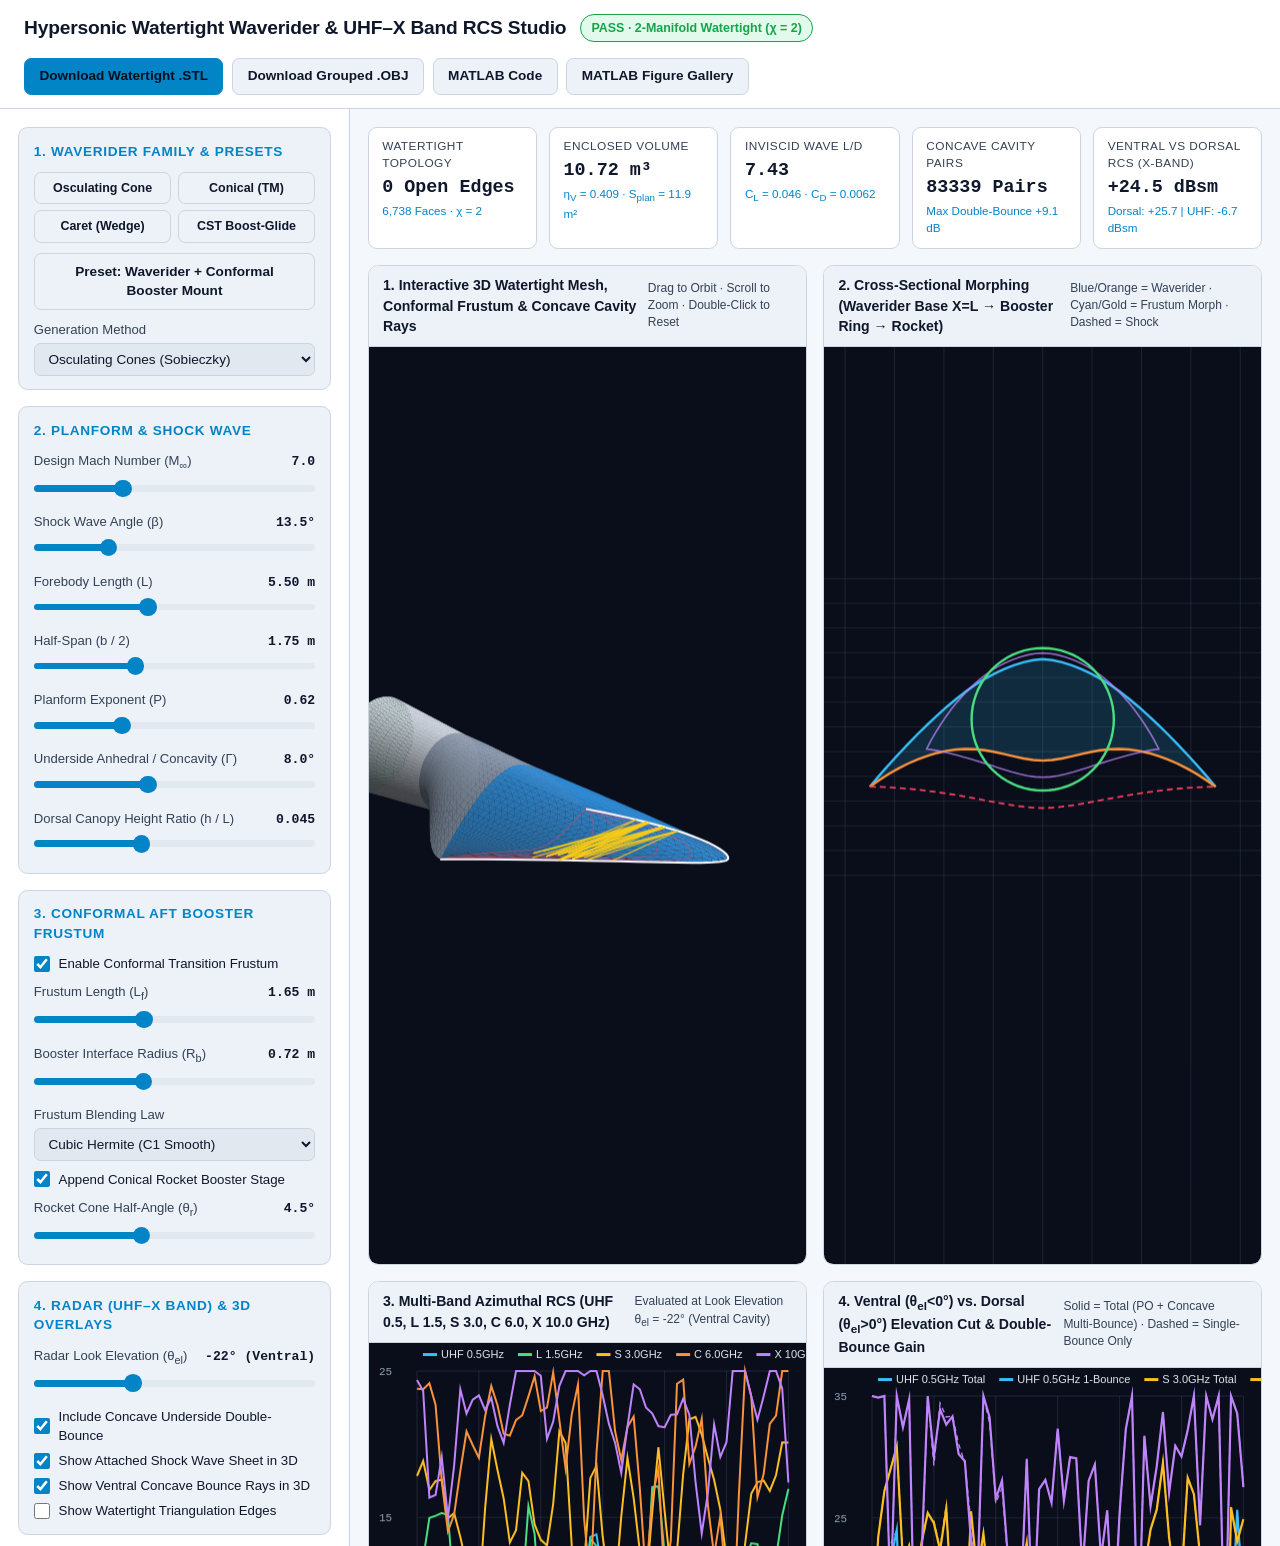
==== docs/index.html @ e232ed1f "Initial commit: Parametric watertight hypersonic waverider MATLAB suite, conformal booster frustum, " ====
<!DOCTYPE html>
<html lang="en">
<head>
  <meta charset="UTF-8" />
  <meta name="viewport" content="width=device-width, initial-scale=1.0" />
  <title>Hypersonic Parametric Watertight Waverider &amp; RCS Studio</title>
  <link rel="stylesheet" href="styles.css" />
</head>
<body>
  <header class="app-header">
    <div class="brand-title">
      <h1>Hypersonic Watertight Waverider &amp; UHF–X Band RCS Studio</h1>
      <span id="watertight-badge" class="badge-watertight">PASS · 2-Manifold Watertight (&#967; = 2)</span>
    </div>
    <div class="header-actions">
      <button type="button" id="btn-export-stl" class="btn-primary">Download Watertight .STL</button>
      <button type="button" id="btn-export-obj">Download Grouped .OBJ</button>
      <button type="button" id="btn-open-matlab">MATLAB Code</button>
      <button type="button" id="btn-open-gallery">MATLAB Figure Gallery</button>
    </div>
  </header>

  <div class="dashboard-layout">
    <aside class="sidebar-controls" aria-label="Waverider Parametric Controls">
      <!-- 1. Waverider Family & Presets -->
      <section class="control-group">
        <h2>1. Waverider Family &amp; Presets</h2>
        <div class="preset-row">
          <button type="button" data-preset="osculating_cone">Osculating Cone</button>
          <button type="button" data-preset="conical">Conical (TM)</button>
          <button type="button" data-preset="caret">Caret (Wedge)</button>
          <button type="button" data-preset="cst">CST Boost-Glide</button>
        </div>
        <button type="button" data-preset="booster_mounted" style="width:100%; margin-bottom:0.65rem;">
          Preset: Waverider + Conformal Booster Mount
        </button>

        <div class="field-row">
          <label class="field-label" for="sel-method">Generation Method</label>
          <select id="sel-method">
            <option value="osculating_cone" selected>Osculating Cones (Sobieczky)</option>
            <option value="conical">Axisymmetric Cone-Derived (Taylor-Maccoll)</option>
            <option value="caret">Nonweiler Caret / 2D Oblique Wedge</option>
            <option value="cst">Kulfan CST Boost-Glide Body</option>
          </select>
        </div>
      </section>

      <!-- 2. Flight Condition & Planform Geometry -->
      <section class="control-group">
        <h2>2. Planform &amp; Shock Wave</h2>

        <div class="field-row">
          <label class="field-label" for="rng-mach">
            <span>Design Mach Number (M<sub>&infin;</sub>)</span>
            <span class="field-value" id="val-mach">7.0</span>
          </label>
          <input type="range" id="rng-mach" min="3.5" max="15.0" step="0.5" value="7.0" />
        </div>

        <div class="field-row">
          <label class="field-label" for="rng-beta">
            <span>Shock Wave Angle (&beta;)</span>
            <span class="field-value" id="val-beta">13.5&deg;</span>
          </label>
          <input type="range" id="rng-beta" min="10.0" max="24.0" step="0.5" value="13.5" />
        </div>

        <div class="field-row">
          <label class="field-label" for="rng-length">
            <span>Forebody Length (L)</span>
            <span class="field-value" id="val-length">5.50 m</span>
          </label>
          <input type="range" id="rng-length" min="2.5" max="10.0" step="0.25" value="5.5" />
        </div>

        <div class="field-row">
          <label class="field-label" for="rng-span">
            <span>Half-Span (b / 2)</span>
            <span class="field-value" id="val-span">1.75 m</span>
          </label>
          <input type="range" id="rng-span" min="0.8" max="3.5" step="0.05" value="1.75" />
        </div>

        <div class="field-row">
          <label class="field-label" for="rng-power">
            <span>Planform Exponent (P)</span>
            <span class="field-value" id="val-power">0.62</span>
          </label>
          <input type="range" id="rng-power" min="0.35" max="1.25" step="0.03" value="0.62" />
        </div>

        <div class="field-row">
          <label class="field-label" for="rng-anhedral">
            <span>Underside Anhedral / Concavity (&Gamma;)</span>
            <span class="field-value" id="val-anhedral">8.0&deg;</span>
          </label>
          <input type="range" id="rng-anhedral" min="0.0" max="20.0" step="0.5" value="8.0" />
        </div>

        <div class="field-row">
          <label class="field-label" for="rng-canopy">
            <span>Dorsal Canopy Height Ratio (h / L)</span>
            <span class="field-value" id="val-canopy">0.045</span>
          </label>
          <input type="range" id="rng-canopy" min="0.000" max="0.120" step="0.005" value="0.045" />
        </div>
      </section>

      <!-- 3. Conformal Aft Frustum & Conical Rocket Booster -->
      <section class="control-group">
        <h2>3. Conformal Aft Booster Frustum</h2>

        <label class="checkbox-row" for="chk-frustum">
          <input type="checkbox" id="chk-frustum" class="visually-hidden" checked />
          <span>Enable Conformal Transition Frustum</span>
        </label>

        <div class="field-row" style="margin-top:0.55rem;">
          <label class="field-label" for="rng-flength">
            <span>Frustum Length (L<sub>f</sub>)</span>
            <span class="field-value" id="val-flength">1.65 m</span>
          </label>
          <input type="range" id="rng-flength" min="0.5" max="3.5" step="0.05" value="1.65" />
        </div>

        <div class="field-row">
          <label class="field-label" for="rng-bradius">
            <span>Booster Interface Radius (R<sub>b</sub>)</span>
            <span class="field-value" id="val-bradius">0.72 m</span>
          </label>
          <input type="range" id="rng-bradius" min="0.30" max="1.40" step="0.02" value="0.72" />
        </div>

        <div class="field-row">
          <label class="field-label" for="sel-blend">Frustum Blending Law</label>
          <select id="sel-blend">
            <option value="cubic" selected>Cubic Hermite (C1 Smooth)</option>
            <option value="quintic">Quintic Smoothstep (C2 Smooth)</option>
            <option value="linear">Linear Ruled Generator</option>
            <option value="conic">Conic Super-Blend</option>
          </select>
        </div>

        <label class="checkbox-row" for="chk-rocket">
          <input type="checkbox" id="chk-rocket" class="visually-hidden" checked />
          <span>Append Conical Rocket Booster Stage</span>
        </label>

        <div class="field-row" style="margin-top:0.55rem;">
          <label class="field-label" for="rng-rcone">
            <span>Rocket Cone Half-Angle (&theta;<sub>r</sub>)</span>
            <span class="field-value" id="val-rcone">4.5&deg;</span>
          </label>
          <input type="range" id="rng-rcone" min="0.0" max="12.0" step="0.5" value="4.5" />
        </div>
      </section>

      <!-- 4. UHF to X-Band Radar & 3D Display Controls -->
      <section class="control-group">
        <h2>4. Radar (UHF–X Band) &amp; 3D Overlays</h2>

        <div class="field-row">
          <label class="field-label" for="rng-rcsel">
            <span>Radar Look Elevation (&theta;<sub>el</sub>)</span>
            <span class="field-value" id="val-rcsel">-22&deg; (Ventral)</span>
          </label>
          <input type="range" id="rng-rcsel" min="-70" max="70" step="2" value="-22" />
        </div>

        <label class="checkbox-row" for="chk-multibounce">
          <input type="checkbox" id="chk-multibounce" class="visually-hidden" checked />
          <span>Include Concave Underside Double-Bounce</span>
        </label>

        <label class="checkbox-row" for="chk-shock">
          <input type="checkbox" id="chk-shock" class="visually-hidden" checked />
          <span>Show Attached Shock Wave Sheet in 3D</span>
        </label>

        <label class="checkbox-row" for="chk-rays">
          <input type="checkbox" id="chk-rays" class="visually-hidden" checked />
          <span>Show Ventral Concave Bounce Rays in 3D</span>
        </label>

        <label class="checkbox-row" for="chk-wireframe">
          <input type="checkbox" id="chk-wireframe" class="visually-hidden" />
          <span>Show Watertight Triangulation Edges</span>
        </label>
      </section>
    </aside>

    <!-- Main Interactive Workspace -->
    <main class="workspace-main">
      <!-- Live Telemetry & Topological Verification Ribbon -->
      <section class="metrics-ribbon" aria-label="Real-Time Geometry, Topology, Aero &amp; RCS Telemetry">
        <div class="metric-card">
          <div class="metric-name">Watertight Topology</div>
          <div class="metric-val" id="m-topology">0 Open Edges</div>
          <div class="metric-sub" id="m-faces">8,640 Faces · &#967; = 2</div>
        </div>
        <div class="metric-card">
          <div class="metric-name">Enclosed Volume</div>
          <div class="metric-val" id="m-volume">10.78 m&sup3;</div>
          <div class="metric-sub" id="m-etav">&eta;<sub>V</sub> = 0.411 · S<sub>plan</sub> = 11.9 m&sup2;</div>
        </div>
        <div class="metric-card">
          <div class="metric-name">Inviscid Wave L/D</div>
          <div class="metric-val" id="m-ld">7.39</div>
          <div class="metric-sub" id="m-clcd">C<sub>L</sub> = 0.049 · C<sub>D</sub> = 0.0066</div>
        </div>
        <div class="metric-card">
          <div class="metric-name">Concave Cavity Pairs</div>
          <div class="metric-val" id="m-pairs">218 Pairs</div>
          <div class="metric-sub" id="m-mbgain">Max Double-Bounce +21.4 dB</div>
        </div>
        <div class="metric-card">
          <div class="metric-name">Ventral vs Dorsal RCS (X-Band)</div>
          <div class="metric-val" id="m-rcs-x">+6.5 dBsm</div>
          <div class="metric-sub" id="m-rcs-diff">Dorsal: +2.1 dBsm | UHF: -4.3 dBsm</div>
        </div>
      </section>

      <!-- 4-Panel Interactive Canvas Grid -->
      <section class="canvas-grid">
        <div class="canvas-card">
          <div class="canvas-card-header">
            <h3>1. Interactive 3D Watertight Mesh, Conformal Frustum &amp; Concave Cavity Rays</h3>
            <span class="canvas-hint">Drag to Orbit · Scroll to Zoom · Double-Click to Reset</span>
          </div>
          <div class="canvas-wrap">
            <canvas id="canvas-3d"></canvas>
          </div>
        </div>

        <div class="canvas-card">
          <div class="canvas-card-header">
            <h3>2. Cross-Sectional Morphing (Waverider Base X=L &rarr; Booster Ring &rarr; Rocket)</h3>
            <span class="canvas-hint">Blue/Orange = Waverider · Cyan/Gold = Frustum Morph · Dashed = Shock</span>
          </div>
          <div class="canvas-wrap">
            <canvas id="canvas-sections"></canvas>
          </div>
        </div>

        <div class="canvas-card">
          <div class="canvas-card-header">
            <h3>3. Multi-Band Azimuthal RCS (UHF 0.5, L 1.5, S 3.0, C 6.0, X 10.0 GHz)</h3>
            <span class="canvas-hint" id="hint-az-el">Evaluated at Look Elevation &theta;<sub>el</sub> = -22&deg;</span>
          </div>
          <div class="canvas-wrap">
            <canvas id="canvas-rcs-az"></canvas>
          </div>
        </div>

        <div class="canvas-card">
          <div class="canvas-card-header">
            <h3>4. Ventral (&theta;<sub>el</sub>&lt;0&deg;) vs. Dorsal (&theta;<sub>el</sub>&gt;0&deg;) Elevation Cut &amp; Double-Bounce Gain</h3>
            <span class="canvas-hint">Solid = Total (PO + Concave Multi-Bounce) · Dashed = Single-Bounce Only</span>
          </div>
          <div class="canvas-wrap">
            <canvas id="canvas-rcs-el"></canvas>
          </div>
        </div>
      </section>
    </main>
  </div>

  <!-- Modal 1: Live MATLAB Configuration Code Dialog -->
  <dialog id="dlg-matlab" closedby="any" aria-labelledby="dlg-matlab-title">
    <div class="dialog-header">
      <h2 id="dlg-matlab-title">Equivalent MATLAB Code for Current Configuration</h2>
      <form method="dialog">
        <button type="submit" autofocus>Close</button>
      </form>
    </div>
    <p style="margin-top:0; font-size:0.88rem; color:var(--text-secondary);">
      Copy and run this snippet in MATLAB after calling <code>setup_waverider()</code> to generate the exact watertight mesh, booster frustum, and UHF-to-X-band RCS analysis:
    </p>
    <pre class="code-block" id="matlab-code-output"></pre>
    <div style="display:flex; justify-content:flex-end; gap:0.5rem; margin-top:0.85rem;">
      <button type="button" id="btn-copy-matlab" class="btn-primary">Copy MATLAB Snippet</button>
    </div>
  </dialog>

  <!-- Modal 2: High-Resolution MATLAB Verification Figure Gallery -->
  <dialog id="dlg-gallery" closedby="any" aria-labelledby="dlg-gallery-title">
    <div class="dialog-header">
      <h2 id="dlg-gallery-title">MATLAB R2026b Verification Figure Gallery</h2>
      <form method="dialog">
        <button type="submit" autofocus>Close</button>
      </form>
    </div>
    <div class="gallery-grid">
      <div class="gallery-item">
        <h3>1. Conformal Aft Transition Frustum &amp; Conical Rocket Booster Mount</h3>
        <img src="assets/waverider_booster_integration.png" alt="Conformal Aft Transition Frustum and Conical Rocket Booster Mount" loading="lazy" />
      </div>
      <div class="gallery-item">
        <h3>2. Multi-Band RCS &amp; Concave Underside Scattering (UHF to X-Band)</h3>
        <img src="assets/waverider_rcs_uhf_to_xband_caret.png" alt="UHF to X-band RCS and Concave Underside Scattering Analysis" loading="lazy" />
      </div>
      <div class="gallery-item">
        <h3>3. 2D Azimuth-Elevation RCS Sphere &amp; Concave Double-Bounce Gain Map</h3>
        <img src="assets/waverider_rcs_family_concavity.png" alt="2D Azimuth Elevation RCS Sphere and Concave Double-Bounce Gain" loading="lazy" />
      </div>
      <div class="gallery-item">
        <h3>4. 3-View Geometric Lofting Blueprint &amp; Longitudinal Area Progression</h3>
        <img src="assets/geometry_blueprint_osculating_cone.png" alt="Geometric Lofting Blueprint and Sectional Lines" loading="lazy" />
      </div>
      <div class="gallery-item">
        <h3>5. Taylor-Maccoll Shock-Layer Profile, AoA Polar &amp; Outward Normals</h3>
        <img src="assets/key_attributes_osculating_cone.png" alt="Taylor-Maccoll Shock Layer and Aerodynamic Polar" loading="lazy" />
      </div>
      <div class="gallery-item">
        <h3>6. Cross-Family Comparison (Conical, Osculating Cone, Caret, CST)</h3>
        <img src="assets/waverider_family_comparison.png" alt="Comparative Geometry and Key Attributes Across Waverider Families" loading="lazy" />
      </div>
    </div>
  </dialog>

  <script src="app.js"></script>
</body>
</html>
---- docs/styles.css ----
:root {
  color-scheme: dark light;
  --bg-primary: #0b101b;
  --bg-panel: #131b2e;
  --bg-card: #19233c;
  --bg-input: #0e1525;
  --border-subtle: #283655;
  --text-primary: #f0f4fc;
  --text-secondary: #a8b8d8;
  --brand-color: #38bdf8;
  --accent-orange: #fb923c;
  --accent-green: #4ade80;
  --accent-purple: #c084fc;
  --danger-color: #f87171;
}

@media (prefers-color-scheme: light) {
  :root {
    --bg-primary: #f4f7fb;
    --bg-panel: #ffffff;
    --bg-card: #edf2f9;
    --bg-input: #e2e8f0;
    --border-subtle: #cbd5e1;
    --text-primary: #0f172a;
    --text-secondary: #334155;
    --brand-color: #0284c7;
    --accent-orange: #ea580c;
    --accent-green: #16a34a;
    --accent-purple: #7e22ce;
  }
}

*, *::before, *::after {
  box-sizing: border-box;
}

body {
  margin: 0;
  font-family: -apple-system, BlinkMacSystemFont, "Segoe UI", Roboto, Oxygen, Ubuntu, sans-serif;
  background-color: var(--bg-primary);
  color: var(--text-primary);
  accent-color: var(--brand-color);
  scrollbar-color: var(--brand-color) var(--bg-panel);
  line-height: 1.45;
}

::selection {
  background-color: var(--brand-color);
  color: #090d16;
}

/* Header Bar */
.app-header {
  display: flex;
  flex-wrap: wrap;
  align-items: center;
  justify-content: space-between;
  gap: 1rem;
  padding: 0.85rem 1.5rem;
  background-color: var(--bg-panel);
  border-bottom: 1px solid var(--border-subtle);
}

.brand-title {
  display: flex;
  align-items: center;
  gap: 0.85rem;
}

.brand-title h1 {
  margin: 0;
  font-size: 1.2rem;
  font-weight: 700;
  letter-spacing: -0.01em;
}

.badge-watertight {
  display: inline-flex;
  align-items: center;
  gap: 0.35rem;
  padding: 0.25rem 0.65rem;
  border-radius: 999px;
  font-size: 0.78rem;
  font-weight: 600;
  background-color: rgba(74, 222, 128, 0.16);
  color: var(--accent-green);
  border: 1px solid var(--accent-green);
}

.header-actions {
  display: flex;
  flex-wrap: wrap;
  gap: 0.55rem;
}

button {
  font: inherit;
  font-size: 0.85rem;
  font-weight: 600;
  padding: 0.48rem 0.9rem;
  border-radius: 0.45rem;
  border: 1px solid var(--border-subtle);
  background-color: var(--bg-card);
  color: var(--text-primary);
  cursor: pointer;
  transition: background-color 0.15s ease, border-color 0.15s ease;
}

button:hover {
  border-color: var(--brand-color);
  background-color: rgba(56, 189, 248, 0.14);
}

button:focus-visible,
select:focus-visible {
  outline: 2px solid var(--brand-color);
  outline-offset: 2px;
}

button.btn-primary {
  background-color: var(--brand-color);
  color: #06101e;
  border-color: var(--brand-color);
}

button.btn-primary:hover {
  filter: brightness(1.08);
}

/* Main Dashboard Grid */
.dashboard-layout {
  display: grid;
  grid-template-columns: 350px 1fr;
  min-height: calc(100vh - 64px);
}

@media (max-width: 1080px) {
  .dashboard-layout {
    grid-template-columns: 1fr;
  }
}

/* Control Sidebar */
.sidebar-controls {
  background-color: var(--bg-panel);
  border-right: 1px solid var(--border-subtle);
  padding: 1.1rem;
  overflow-y: auto;
  display: flex;
  flex-direction: column;
  gap: 1rem;
}

.control-group {
  background-color: var(--bg-card);
  border: 1px solid var(--border-subtle);
  border-radius: 0.6rem;
  padding: 0.85rem 0.95rem;
}

.control-group h2 {
  margin: 0 0 0.65rem 0;
  font-size: 0.85rem;
  text-transform: uppercase;
  letter-spacing: 0.05em;
  color: var(--brand-color);
}

.preset-row {
  display: grid;
  grid-template-columns: repeat(2, 1fr);
  gap: 0.4rem;
  margin-bottom: 0.65rem;
}

.preset-row button {
  padding: 0.38rem 0.5rem;
  font-size: 0.78rem;
}

.field-row {
  display: flex;
  flex-direction: column;
  margin-bottom: 0.55rem;
}

.field-row:last-child {
  margin-bottom: 0;
}

.field-label {
  display: flex;
  justify-content: space-between;
  align-items: baseline;
  font-size: 0.82rem;
  font-weight: 500;
  color: var(--text-secondary);
}

.field-value {
  font-family: ui-monospace, SFMono-Regular, Menlo, Consolas, monospace;
  font-size: 0.82rem;
  font-weight: 600;
  color: var(--text-primary);
}

select {
  font: inherit;
  font-size: 0.85rem;
  padding: 0.42rem 0.6rem;
  border-radius: 0.4rem;
  border: 1px solid var(--border-subtle);
  background-color: var(--bg-input);
  color: var(--text-primary);
  margin-top: 0.25rem;
}

input:not(input[type="range"]):user-invalid {
  border-color: var(--danger-color);
}

/* Brand-Consistent Native Range Slider (following modern-web-guidance 'slider') */
input[type="range"] {
  --slider-track-size: 0.42rem;
  --slider-thumb-size: 1.1rem;
  --slider-track-radius: 999px;
  --slider-thumb-radius: 50%;
  --slider-track-color: var(--bg-input);
  --slider-fill-color: var(--brand-color);
  --slider-thumb-color: var(--slider-fill-color);
  --slider-direction: to right;

  &:dir(rtl) {
    --slider-direction: to left;
  }

  --attr-min: attr(min type(<number>), 0);
  --attr-max: attr(max type(<number>), 100);
  --control-value: attr(value type(<number>), 50);
  --slider-progress: calc(
    progress(var(--control-value), var(--attr-min), var(--attr-max)) * 100%
  );

  appearance: none;
  inline-size: 100%;
  block-size: 1.9rem;
  margin: 0;
  padding: 0;
  border: 0;
  border-radius: 0;
  background: transparent;
  cursor: pointer;
}

@supports not (opacity: progress(1, 0, 100)) {
  input[type="range"] {
    --slider-progress: calc(
      (var(--control-value) - var(--attr-min)) /
      (var(--attr-max) - var(--attr-min)) * 100%
    );
  }
}

/* WebKit/Blink range track and thumb in separate rule blocks */
input[type="range"]::-webkit-slider-runnable-track {
  block-size: var(--slider-track-size);
  border: 0;
  border-radius: var(--slider-track-radius);
  background: linear-gradient(
    var(--slider-direction),
    var(--slider-fill-color) var(--slider-progress),
    var(--slider-track-color) var(--slider-progress)
  );
}

input[type="range"]::-webkit-slider-thumb {
  -webkit-appearance: none;
  appearance: none;
  inline-size: var(--slider-thumb-size);
  block-size: var(--slider-thumb-size);
  margin-block-start: calc(
    (var(--slider-track-size) - var(--slider-thumb-size)) / 2
  );
  border: 0;
  border-radius: var(--slider-thumb-radius);
  background: var(--slider-thumb-color);
}

/* Firefox range track, progress, and thumb in separate rule blocks */
input[type="range"]::-moz-range-track {
  block-size: var(--slider-track-size);
  border: 0;
  border-radius: var(--slider-track-radius);
  background: var(--slider-track-color);
}

input[type="range"]::-moz-range-progress {
  block-size: var(--slider-track-size);
  border-radius: var(--slider-track-radius);
  background: var(--slider-fill-color);
}

input[type="range"]::-moz-range-thumb {
  inline-size: var(--slider-thumb-size);
  block-size: var(--slider-thumb-size);
  border: 0;
  border-radius: var(--slider-thumb-radius);
  background: var(--slider-thumb-color);
}

input[type="range"]:focus-visible {
  outline: 2px solid var(--slider-fill-color);
  outline-offset: 4px;
}

/* Checkboxes with brand-consistent-forms progressive enhancement */
.checkbox-row {
  display: flex;
  align-items: center;
  gap: 0.55rem;
  font-size: 0.83rem;
  margin-top: 0.35rem;
  cursor: pointer;
}

.checkbox-row input[type="checkbox"] {
  width: 1rem;
  height: 1rem;
  margin: 0;
  cursor: pointer;
}

@supports not (accent-color: var(--brand-color)) {
  .checkbox-row input[type="checkbox"].visually-hidden {
    position: absolute !important;
    clip-path: inset(50%) !important;
    overflow: hidden !important;
    width: 1px !important;
    height: 1px !important;
    margin: -1px !important;
    padding: 0 !important;
    border: 0 !important;
    white-space: nowrap !important;
  }
  .checkbox-row {
    position: relative;
    padding-left: 1.75rem;
  }
  .checkbox-row input[type="checkbox"] + span::before {
    content: "";
    position: absolute;
    left: 0;
    top: 50%;
    transform: translateY(-50%);
    width: 1.1rem;
    height: 1.1rem;
    border: 2px solid var(--border-subtle);
    background: var(--bg-input);
    border-radius: 4px;
  }
  .checkbox-row input[type="checkbox"]:focus-visible + span::before {
    outline: 2px solid var(--brand-color);
    outline-offset: 2px;
  }
  .checkbox-row input[type="checkbox"]:checked + span::before {
    background-color: var(--brand-color);
    border-color: var(--brand-color);
  }
  .checkbox-row input[type="checkbox"]:checked + span::after {
    content: "✓";
    position: absolute;
    left: 0.22rem;
    top: 50%;
    transform: translateY(-50%);
    color: #06101e;
    font-weight: bold;
    font-size: 0.85rem;
  }
}

/* Main Content Area: Metrics Ribbon + 4-Panel Interactive Canvases */
.workspace-main {
  padding: 1.1rem;
  display: flex;
  flex-direction: column;
  gap: 1rem;
}

.metrics-ribbon {
  display: grid;
  grid-template-columns: repeat(auto-fit, minmax(150px, 1fr));
  gap: 0.75rem;
}

.metric-card {
  background-color: var(--bg-panel);
  border: 1px solid var(--border-subtle);
  border-radius: 0.55rem;
  padding: 0.65rem 0.85rem;
}

.metric-card .metric-name {
  font-size: 0.74rem;
  text-transform: uppercase;
  letter-spacing: 0.04em;
  color: var(--text-secondary);
}

.metric-card .metric-val {
  font-family: ui-monospace, SFMono-Regular, Menlo, Consolas, monospace;
  font-size: 1.15rem;
  font-weight: 700;
  color: var(--text-primary);
  margin-top: 0.15rem;
}

.metric-card .metric-sub {
  font-size: 0.73rem;
  color: var(--brand-color);
  margin-top: 0.1rem;
}

.canvas-grid {
  display: grid;
  grid-template-columns: repeat(2, 1fr);
  gap: 1rem;
  flex: 1;
}

@media (max-width: 1200px) {
  .canvas-grid {
    grid-template-columns: 1fr;
  }
}

.canvas-card {
  background-color: var(--bg-panel);
  border: 1px solid var(--border-subtle);
  border-radius: 0.65rem;
  display: flex;
  flex-direction: column;
  overflow: hidden;
  min-height: 360px;
}

.canvas-card-header {
  display: flex;
  justify-content: space-between;
  align-items: center;
  padding: 0.6rem 0.9rem;
  border-bottom: 1px solid var(--border-subtle);
  background-color: var(--bg-card);
}

.canvas-card-header h3 {
  margin: 0;
  font-size: 0.88rem;
  font-weight: 600;
}

.canvas-card-header .canvas-hint {
  font-size: 0.75rem;
  color: var(--text-secondary);
}

.canvas-wrap {
  position: relative;
  flex: 1;
  min-height: 310px;
}

.canvas-wrap canvas {
  width: 100%;
  height: 100%;
  display: block;
}

/* Native Modal Dialogs (following modern-web-guidance 'dialog' & 'light-dismiss-a-dialog') */
dialog:modal {
  overscroll-behavior: contain;
  max-width: min(980px, 92vw);
  max-height: 86vh;
  width: 100%;
  border: 1px solid var(--border-subtle);
  border-radius: 0.75rem;
  background-color: var(--bg-panel);
  color: var(--text-primary);
  padding: 1.25rem;
  box-shadow: 0 24px 48px rgba(0, 0, 0, 0.55);
}

dialog::backdrop {
  overflow: hidden;
  overscroll-behavior: contain;
  background-color: rgba(5, 9, 18, 0.72);
  backdrop-filter: blur(3px);
}

.dialog-header {
  display: flex;
  justify-content: space-between;
  align-items: center;
  margin-bottom: 1rem;
  padding-bottom: 0.65rem;
  border-bottom: 1px solid var(--border-subtle);
}

.dialog-header h2 {
  margin: 0;
  font-size: 1.1rem;
}

.code-block {
  background-color: var(--bg-primary);
  border: 1px solid var(--border-subtle);
  border-radius: 0.5rem;
  padding: 1rem;
  font-family: ui-monospace, SFMono-Regular, Menlo, Consolas, monospace;
  font-size: 0.84rem;
  overflow-x: auto;
  white-space: pre;
  color: var(--accent-green);
}

.gallery-grid {
  display: grid;
  grid-template-columns: repeat(auto-fit, minmax(400px, 1fr));
  gap: 1rem;
}

.gallery-item {
  background-color: var(--bg-card);
  border: 1px solid var(--border-subtle);
  border-radius: 0.5rem;
  padding: 0.65rem;
}

.gallery-item h3 {
  margin: 0 0 0.45rem 0;
  font-size: 0.86rem;
}

.gallery-item img {
  width: 100%;
  height: auto;
  border-radius: 0.35rem;
  display: block;
}
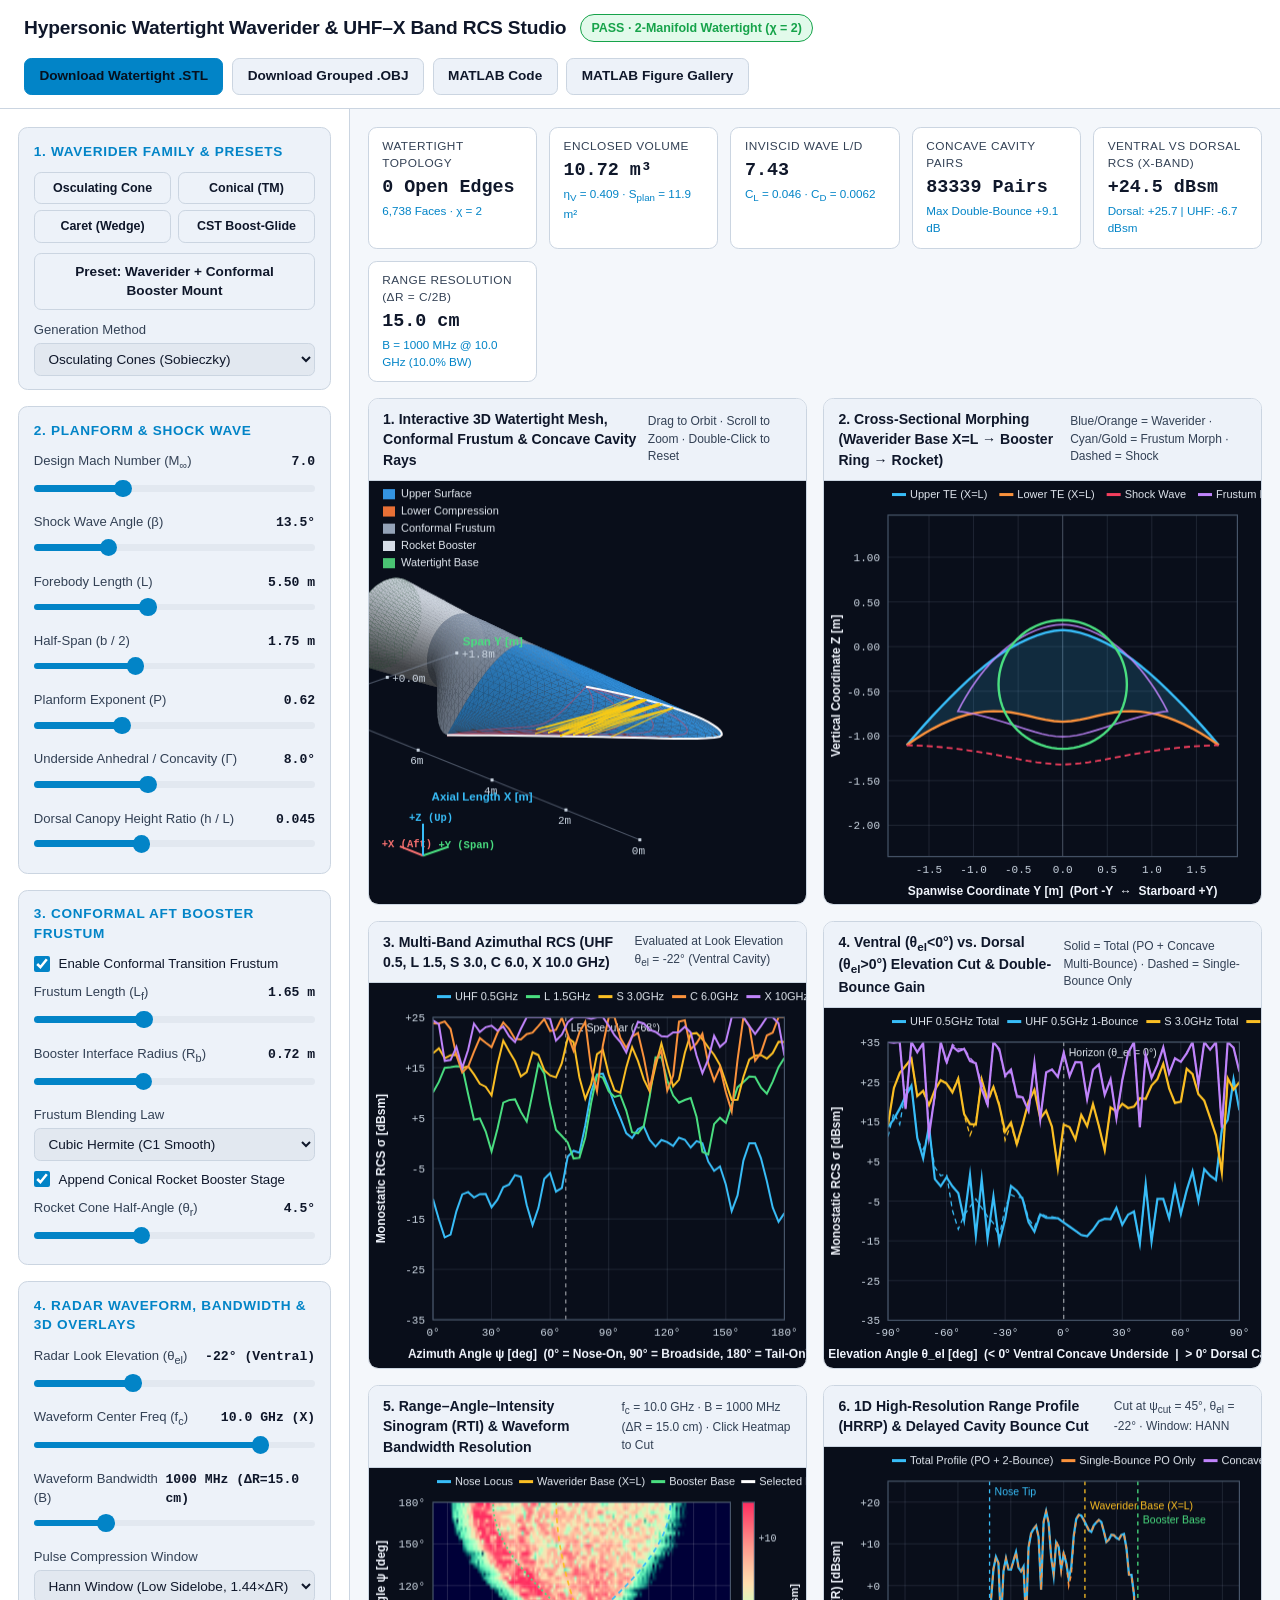
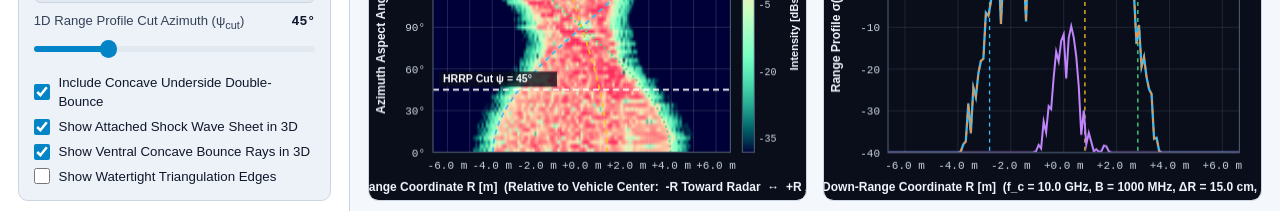
==== commit 706e25a5: "Add Range-Angle-Intensity (Sinogram) and waveform bandwidth HRRP analysis to MATLAB and web studio" ====
--- a/docs/index.html
+++ b/docs/index.html
@@ -156,9 +156,9 @@
         </div>
       </section>
 
-      <!-- 4. UHF to X-Band Radar & 3D Display Controls -->
+      <!-- 4. UHF to X-Band Radar, Waveform Bandwidth & 3D Display Controls -->
       <section class="control-group">
-        <h2>4. Radar (UHF–X Band) &amp; 3D Overlays</h2>
+        <h2>4. Radar Waveform, Bandwidth &amp; 3D Overlays</h2>
 
         <div class="field-row">
           <label class="field-label" for="rng-rcsel">
@@ -166,6 +166,39 @@
             <span class="field-value" id="val-rcsel">-22&deg; (Ventral)</span>
           </label>
           <input type="range" id="rng-rcsel" min="-70" max="70" step="2" value="-22" />
+        </div>
+
+        <div class="field-row">
+          <label class="field-label" for="rng-fc">
+            <span>Waveform Center Freq (f<sub>c</sub>)</span>
+            <span class="field-value" id="val-fc">10.0 GHz (X)</span>
+          </label>
+          <input type="range" id="rng-fc" min="0.5" max="12.0" step="0.5" value="10.0" />
+        </div>
+
+        <div class="field-row">
+          <label class="field-label" for="rng-bw">
+            <span>Waveform Bandwidth (B)</span>
+            <span class="field-value" id="val-bw">1000 MHz (&Delta;R=15.0 cm)</span>
+          </label>
+          <input type="range" id="rng-bw" min="50" max="4000" step="50" value="1000" />
+        </div>
+
+        <div class="field-row">
+          <label class="field-label" for="sel-window">Pulse Compression Window</label>
+          <select id="sel-window">
+            <option value="hann" selected>Hann Window (Low Sidelobe, 1.44&times;&Delta;R)</option>
+            <option value="hamming">Hamming Window (Balanced, 1.30&times;&Delta;R)</option>
+            <option value="rect">Rectangular LFM (Max Resolution, 1.00&times;&Delta;R)</option>
+          </select>
+        </div>
+
+        <div class="field-row">
+          <label class="field-label" for="rng-rtiaz">
+            <span>1D Range Profile Cut Azimuth (&psi;<sub>cut</sub>)</span>
+            <span class="field-value" id="val-rtiaz">45&deg;</span>
+          </label>
+          <input type="range" id="rng-rtiaz" min="0" max="180" step="3" value="45" />
         </div>
 
         <label class="checkbox-row" for="chk-multibounce">
@@ -219,9 +252,14 @@
           <div class="metric-val" id="m-rcs-x">+6.5 dBsm</div>
           <div class="metric-sub" id="m-rcs-diff">Dorsal: +2.1 dBsm | UHF: -4.3 dBsm</div>
         </div>
-      </section>
-
-      <!-- 4-Panel Interactive Canvas Grid -->
+        <div class="metric-card">
+          <div class="metric-name">Range Resolution (&Delta;R = c/2B)</div>
+          <div class="metric-val" id="m-rangeres">15.0 cm</div>
+          <div class="metric-sub" id="m-bw-sub">B = 1000 MHz @ 10.0 GHz (10.0% BW)</div>
+        </div>
+      </section>
+
+      <!-- 6-Panel Interactive Canvas Grid -->
       <section class="canvas-grid">
         <div class="canvas-card">
           <div class="canvas-card-header">
@@ -260,6 +298,26 @@
           </div>
           <div class="canvas-wrap">
             <canvas id="canvas-rcs-el"></canvas>
+          </div>
+        </div>
+
+        <div class="canvas-card">
+          <div class="canvas-card-header">
+            <h3>5. Range–Angle–Intensity Sinogram (RTI) &amp; Waveform Bandwidth Resolution</h3>
+            <span class="canvas-hint" id="hint-rti-bw">Click/Drag on Heatmap to Select Azimuth Cut &psi;<sub>cut</sub></span>
+          </div>
+          <div class="canvas-wrap">
+            <canvas id="canvas-rti"></canvas>
+          </div>
+        </div>
+
+        <div class="canvas-card">
+          <div class="canvas-card-header">
+            <h3>6. 1D High-Resolution Range Profile (HRRP) &amp; Delayed Cavity Bounce Cut</h3>
+            <span class="canvas-hint" id="hint-hrrp-cut">Total vs. Single-Bounce vs. Delayed Concave 2-Bounce (+0.5 d<sub>PQ</sub>)</span>
+          </div>
+          <div class="canvas-wrap">
+            <canvas id="canvas-hrrp"></canvas>
           </div>
         </div>
       </section>
@@ -316,6 +374,10 @@
         <h3>6. Cross-Family Comparison (Conical, Osculating Cone, Caret, CST)</h3>
         <img src="assets/waverider_family_comparison.png" alt="Comparative Geometry and Key Attributes Across Waverider Families" loading="lazy" />
       </div>
+      <div class="gallery-item">
+        <h3>7. Range–Angle–Intensity Sinogram (RTI) &amp; Waveform Bandwidth Resolution</h3>
+        <img src="assets/waverider_range_angle_intensity.png" alt="Range-Angle-Intensity Sinogram and Waveform Bandwidth Resolution" loading="lazy" />
+      </div>
     </div>
   </dialog>
 
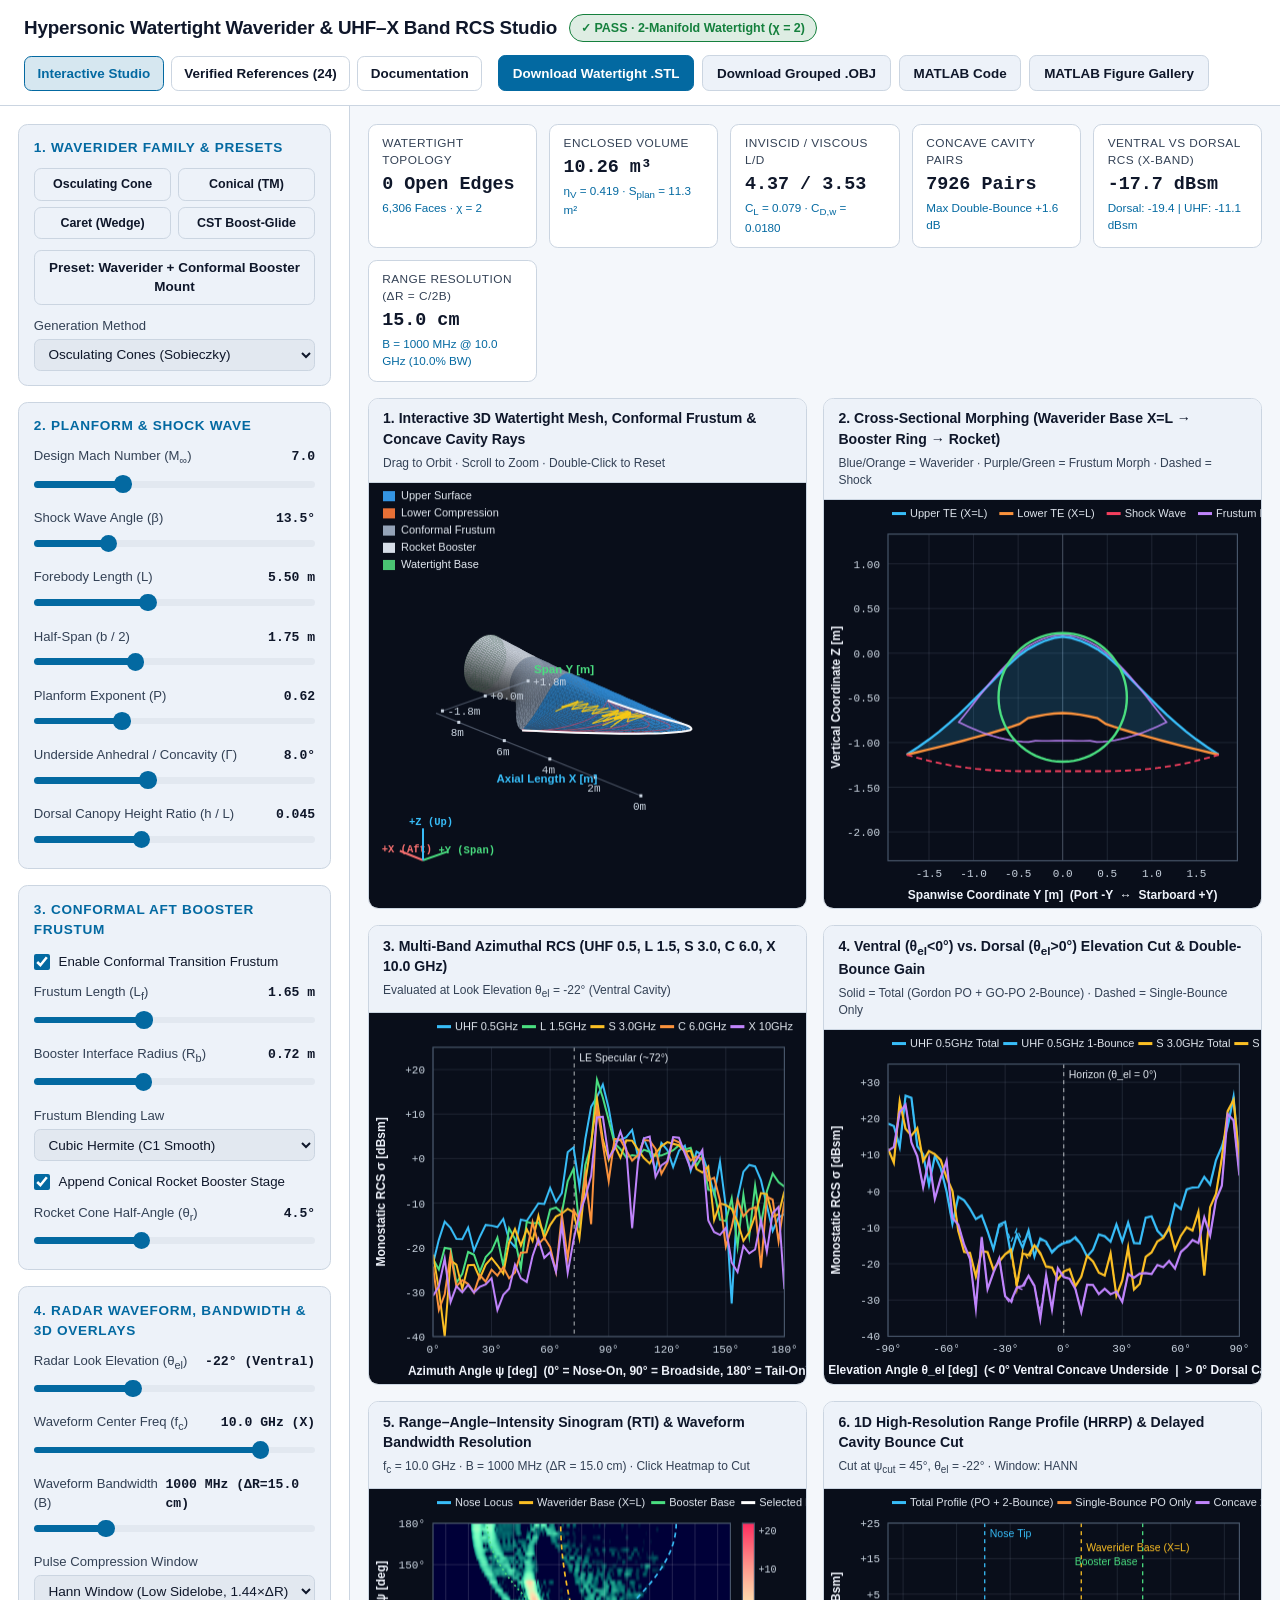
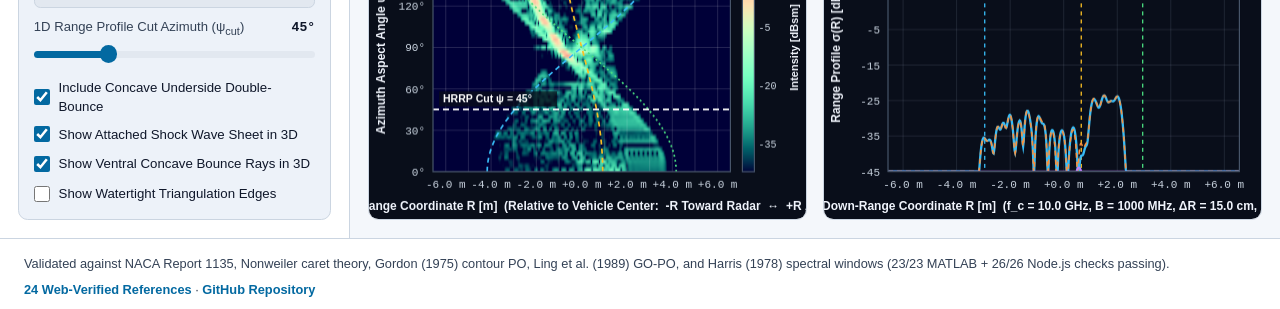
==== commit 4732258c: "Validate physics, CEM & HRRP engines; add verified bibliography and documentation suite" ====
--- a/docs/index.html
+++ b/docs/index.html
@@ -3,6 +3,7 @@
 <head>
   <meta charset="UTF-8" />
   <meta name="viewport" content="width=device-width, initial-scale=1.0" />
+  <meta name="color-scheme" content="dark light" />
   <title>Hypersonic Parametric Watertight Waverider &amp; RCS Studio</title>
   <link rel="stylesheet" href="styles.css" />
 </head>
@@ -10,13 +11,20 @@
   <header class="app-header">
     <div class="brand-title">
       <h1>Hypersonic Watertight Waverider &amp; UHF–X Band RCS Studio</h1>
-      <span id="watertight-badge" class="badge-watertight">PASS · 2-Manifold Watertight (&#967; = 2)</span>
-    </div>
-    <div class="header-actions">
-      <button type="button" id="btn-export-stl" class="btn-primary">Download Watertight .STL</button>
-      <button type="button" id="btn-export-obj">Download Grouped .OBJ</button>
-      <button type="button" id="btn-open-matlab">MATLAB Code</button>
-      <button type="button" id="btn-open-gallery">MATLAB Figure Gallery</button>
+      <span id="watertight-badge" class="badge-watertight" role="status">&#10003; PASS &middot; 2-Manifold Watertight (&#967; = 2)</span>
+    </div>
+    <div class="header-right">
+      <nav class="header-nav" aria-label="Primary">
+        <a class="nav-link" href="index.html" aria-current="page">Interactive Studio</a>
+        <a class="nav-link" href="references.html">Verified References (24)</a>
+        <a class="nav-link" href="https://github.com/liploan/Hypersonics/tree/main/documentation" target="_blank" rel="noopener noreferrer">Documentation</a>
+      </nav>
+      <div class="header-actions">
+        <button type="button" id="btn-export-stl" class="btn-primary">Download Watertight .STL</button>
+        <button type="button" id="btn-export-obj">Download Grouped .OBJ</button>
+        <button type="button" id="btn-open-matlab">MATLAB Code</button>
+        <button type="button" id="btn-open-gallery">MATLAB Figure Gallery</button>
+      </div>
     </div>
   </header>
 
@@ -189,7 +197,7 @@
           <select id="sel-window">
             <option value="hann" selected>Hann Window (Low Sidelobe, 1.44&times;&Delta;R)</option>
             <option value="hamming">Hamming Window (Balanced, 1.30&times;&Delta;R)</option>
-            <option value="rect">Rectangular LFM (Max Resolution, 1.00&times;&Delta;R)</option>
+            <option value="rect">Rectangular LFM (Max Resolution, 0.89&times;&Delta;R)</option>
           </select>
         </div>
 
@@ -230,17 +238,17 @@
         <div class="metric-card">
           <div class="metric-name">Watertight Topology</div>
           <div class="metric-val" id="m-topology">0 Open Edges</div>
-          <div class="metric-sub" id="m-faces">8,640 Faces · &#967; = 2</div>
+          <div class="metric-sub" id="m-faces">3,384 Faces &middot; &#967; = 2</div>
         </div>
         <div class="metric-card">
           <div class="metric-name">Enclosed Volume</div>
           <div class="metric-val" id="m-volume">10.78 m&sup3;</div>
-          <div class="metric-sub" id="m-etav">&eta;<sub>V</sub> = 0.411 · S<sub>plan</sub> = 11.9 m&sup2;</div>
-        </div>
-        <div class="metric-card">
-          <div class="metric-name">Inviscid Wave L/D</div>
+          <div class="metric-sub" id="m-etav">&eta;<sub>V</sub> = 0.411 &middot; S<sub>plan</sub> = 11.9 m&sup2;</div>
+        </div>
+        <div class="metric-card">
+          <div class="metric-name">Inviscid / Viscous L/D</div>
           <div class="metric-val" id="m-ld">7.39</div>
-          <div class="metric-sub" id="m-clcd">C<sub>L</sub> = 0.049 · C<sub>D</sub> = 0.0066</div>
+          <div class="metric-sub" id="m-clcd">C<sub>L</sub> = 0.049 &middot; C<sub>D,w</sub> = 0.0066</div>
         </div>
         <div class="metric-card">
           <div class="metric-name">Concave Cavity Pairs</div>
@@ -264,20 +272,20 @@
         <div class="canvas-card">
           <div class="canvas-card-header">
             <h3>1. Interactive 3D Watertight Mesh, Conformal Frustum &amp; Concave Cavity Rays</h3>
-            <span class="canvas-hint">Drag to Orbit · Scroll to Zoom · Double-Click to Reset</span>
-          </div>
-          <div class="canvas-wrap">
-            <canvas id="canvas-3d"></canvas>
+            <span class="canvas-hint">Drag to Orbit &middot; Scroll to Zoom &middot; Double-Click to Reset</span>
+          </div>
+          <div class="canvas-wrap">
+            <canvas id="canvas-3d" role="img" aria-label="Interactive 3D viewport showing watertight hypersonic waverider mesh, attached shock sheet, conformal transition frustum, and ventral double-bounce ray paths"></canvas>
           </div>
         </div>
 
         <div class="canvas-card">
           <div class="canvas-card-header">
             <h3>2. Cross-Sectional Morphing (Waverider Base X=L &rarr; Booster Ring &rarr; Rocket)</h3>
-            <span class="canvas-hint">Blue/Orange = Waverider · Cyan/Gold = Frustum Morph · Dashed = Shock</span>
-          </div>
-          <div class="canvas-wrap">
-            <canvas id="canvas-sections"></canvas>
+            <span class="canvas-hint">Blue/Orange = Waverider &middot; Purple/Green = Frustum Morph &middot; Dashed = Shock</span>
+          </div>
+          <div class="canvas-wrap">
+            <canvas id="canvas-sections" role="img" aria-label="Cross-sectional contour plot showing waverider trailing edge, attached shock trace, and conformal transition morphing to circular booster interface"></canvas>
           </div>
         </div>
 
@@ -287,17 +295,17 @@
             <span class="canvas-hint" id="hint-az-el">Evaluated at Look Elevation &theta;<sub>el</sub> = -22&deg;</span>
           </div>
           <div class="canvas-wrap">
-            <canvas id="canvas-rcs-az"></canvas>
+            <canvas id="canvas-rcs-az" role="img" aria-label="Monostatic radar cross section in dBsm versus azimuth angle from 0 to 180 degrees across UHF, L, S, C, and X frequency bands"></canvas>
           </div>
         </div>
 
         <div class="canvas-card">
           <div class="canvas-card-header">
             <h3>4. Ventral (&theta;<sub>el</sub>&lt;0&deg;) vs. Dorsal (&theta;<sub>el</sub>&gt;0&deg;) Elevation Cut &amp; Double-Bounce Gain</h3>
-            <span class="canvas-hint">Solid = Total (PO + Concave Multi-Bounce) · Dashed = Single-Bounce Only</span>
-          </div>
-          <div class="canvas-wrap">
-            <canvas id="canvas-rcs-el"></canvas>
+            <span class="canvas-hint">Solid = Total (Gordon PO + GO-PO 2-Bounce) &middot; Dashed = Single-Bounce Only</span>
+          </div>
+          <div class="canvas-wrap">
+            <canvas id="canvas-rcs-el" role="img" aria-label="Monostatic radar cross section versus elevation angle from negative 90 degrees ventral to positive 90 degrees dorsal comparing total and single-bounce signatures"></canvas>
           </div>
         </div>
 
@@ -307,7 +315,7 @@
             <span class="canvas-hint" id="hint-rti-bw">Click/Drag on Heatmap to Select Azimuth Cut &psi;<sub>cut</sub></span>
           </div>
           <div class="canvas-wrap">
-            <canvas id="canvas-rti"></canvas>
+            <canvas id="canvas-rti" role="img" aria-label="Two-dimensional range-angle-intensity radar sinogram showing down-range scattering intensity versus azimuth angle with nose, base, and booster range tracks"></canvas>
           </div>
         </div>
 
@@ -317,12 +325,20 @@
             <span class="canvas-hint" id="hint-hrrp-cut">Total vs. Single-Bounce vs. Delayed Concave 2-Bounce (+0.5 d<sub>PQ</sub>)</span>
           </div>
           <div class="canvas-wrap">
-            <canvas id="canvas-hrrp"></canvas>
+            <canvas id="canvas-hrrp" role="img" aria-label="One-dimensional high-resolution range profile cut showing down-range scattering peaks for single-bounce physical optics and delayed concave double-bounce returns"></canvas>
           </div>
         </div>
       </section>
     </main>
   </div>
+
+  <footer class="app-footer">
+    <span>Validated against NACA Report 1135, Nonweiler caret theory, Gordon (1975) contour PO, Ling et al. (1989) GO-PO, and Harris (1978) spectral windows (23/23 MATLAB + 26/26 Node.js checks passing).</span>
+    <span>
+      <a href="references.html">24 Web-Verified References</a> &middot;
+      <a href="https://github.com/liploan/Hypersonics" target="_blank" rel="noopener noreferrer">GitHub Repository</a>
+    </span>
+  </footer>
 
   <!-- Modal 1: Live MATLAB Configuration Code Dialog -->
   <dialog id="dlg-matlab" closedby="any" aria-labelledby="dlg-matlab-title">
@@ -337,7 +353,10 @@
     </p>
     <pre class="code-block" id="matlab-code-output"></pre>
     <div style="display:flex; justify-content:flex-end; gap:0.5rem; margin-top:0.85rem;">
-      <button type="button" id="btn-copy-matlab" class="btn-primary">Copy MATLAB Snippet</button>
+      <span class="copy">
+        <button type="button" id="btn-copy-matlab" class="copy-button btn-primary" command="--copy" commandfor="matlab-code-output">Copy MATLAB Snippet</button>
+        <span class="tip" role="status"></span>
+      </span>
     </div>
   </dialog>
 
@@ -381,6 +400,7 @@
     </div>
   </dialog>
 
+  <script src="physics.js"></script>
   <script src="app.js"></script>
 </body>
 </html>
--- a/docs/styles.css
+++ b/docs/styles.css
@@ -1,5 +1,7 @@
 :root {
   color-scheme: dark light;
+  scrollbar-width: thin;
+  scrollbar-color: var(--brand-color) var(--bg-panel);
   --bg-primary: #0b101b;
   --bg-panel: #131b2e;
   --bg-card: #19233c;
@@ -8,10 +10,12 @@
   --text-primary: #f0f4fc;
   --text-secondary: #a8b8d8;
   --brand-color: #38bdf8;
+  --btn-primary-text: #06101e;
   --accent-orange: #fb923c;
   --accent-green: #4ade80;
   --accent-purple: #c084fc;
   --danger-color: #f87171;
+  --code-text: #4ade80;
 }
 
 @media (prefers-color-scheme: light) {
@@ -23,10 +27,13 @@
     --border-subtle: #cbd5e1;
     --text-primary: #0f172a;
     --text-secondary: #334155;
-    --brand-color: #0284c7;
-    --accent-orange: #ea580c;
-    --accent-green: #16a34a;
-    --accent-purple: #7e22ce;
+    --brand-color: #0369a1;
+    --btn-primary-text: #ffffff;
+    --accent-orange: #c2410c;
+    --accent-green: #15803d;
+    --accent-purple: #6b21a8;
+    --danger-color: #b91c1c;
+    --code-text: #166534;
   }
 }
 
@@ -40,22 +47,23 @@
   background-color: var(--bg-primary);
   color: var(--text-primary);
   accent-color: var(--brand-color);
+  scrollbar-width: thin;
   scrollbar-color: var(--brand-color) var(--bg-panel);
   line-height: 1.45;
 }
 
 ::selection {
   background-color: var(--brand-color);
-  color: #090d16;
-}
-
-/* Header Bar */
+  color: var(--btn-primary-text);
+}
+
+/* Header Bar & Primary Navigation */
 .app-header {
   display: flex;
   flex-wrap: wrap;
   align-items: center;
   justify-content: space-between;
-  gap: 1rem;
+  gap: 0.85rem 1.25rem;
   padding: 0.85rem 1.5rem;
   background-color: var(--bg-panel);
   border-bottom: 1px solid var(--border-subtle);
@@ -63,13 +71,14 @@
 
 .brand-title {
   display: flex;
-  align-items: center;
-  gap: 0.85rem;
+  flex-wrap: wrap;
+  align-items: center;
+  gap: 0.75rem;
 }
 
 .brand-title h1 {
   margin: 0;
-  font-size: 1.2rem;
+  font-size: 1.18rem;
   font-weight: 700;
   letter-spacing: -0.01em;
 }
@@ -78,26 +87,76 @@
   display: inline-flex;
   align-items: center;
   gap: 0.35rem;
-  padding: 0.25rem 0.65rem;
+  padding: 0.25rem 0.68rem;
   border-radius: 999px;
   font-size: 0.78rem;
   font-weight: 600;
-  background-color: rgba(74, 222, 128, 0.16);
+  background-color: color-mix(in srgb, var(--accent-green) 14%, transparent);
   color: var(--accent-green);
   border: 1px solid var(--accent-green);
 }
 
+.badge-watertight.is-fail {
+  background-color: color-mix(in srgb, var(--danger-color) 14%, transparent);
+  color: var(--danger-color);
+  border: 1.5px dashed var(--danger-color);
+}
+
+.header-right {
+  display: flex;
+  flex-wrap: wrap;
+  align-items: center;
+  gap: 0.65rem 1rem;
+}
+
+.header-nav {
+  display: flex;
+  flex-wrap: wrap;
+  align-items: center;
+  gap: 0.45rem;
+}
+
+.nav-link {
+  display: inline-flex;
+  align-items: center;
+  gap: 0.35rem;
+  min-inline-size: 24px;
+  min-block-size: 24px;
+  padding: 0.44rem 0.78rem;
+  border-radius: 0.45rem;
+  font-size: 0.84rem;
+  font-weight: 600;
+  text-decoration: none;
+  color: var(--text-primary);
+  background-color: transparent;
+  border: 1px solid var(--border-subtle);
+  transition: background-color 0.15s ease, border-color 0.15s ease;
+}
+
+.nav-link:hover {
+  border-color: var(--brand-color);
+  background-color: color-mix(in srgb, var(--brand-color) 12%, transparent);
+}
+
+.nav-link[aria-current="page"] {
+  border-color: var(--brand-color);
+  background-color: color-mix(in srgb, var(--brand-color) 16%, transparent);
+  color: var(--brand-color);
+}
+
 .header-actions {
   display: flex;
   flex-wrap: wrap;
-  gap: 0.55rem;
+  gap: 0.5rem;
 }
 
 button {
   font: inherit;
-  font-size: 0.85rem;
-  font-weight: 600;
-  padding: 0.48rem 0.9rem;
+  font-size: 0.84rem;
+  font-weight: 600;
+  min-inline-size: 24px;
+  min-block-size: 24px;
+  padding: 0.46rem 0.86rem;
   border-radius: 0.45rem;
   border: 1px solid var(--border-subtle);
   background-color: var(--bg-card);
@@ -108,23 +167,68 @@
 
 button:hover {
   border-color: var(--brand-color);
-  background-color: rgba(56, 189, 248, 0.14);
+  background-color: color-mix(in srgb, var(--brand-color) 14%, transparent);
 }
 
 button:focus-visible,
-select:focus-visible {
+select:focus-visible,
+a:focus-visible,
+input[type="search"]:focus-visible,
+summary:focus-visible {
   outline: 2px solid var(--brand-color);
   outline-offset: 2px;
 }
 
 button.btn-primary {
   background-color: var(--brand-color);
-  color: #06101e;
+  color: var(--btn-primary-text);
   border-color: var(--brand-color);
 }
 
 button.btn-primary:hover {
+  background-color: var(--brand-color);
   filter: brightness(1.08);
+}
+
+/*Accessible Copy Button + Live-Region Tooltip (modern-web-guidance 'copy-button') */
+.copy {
+  position: relative;
+  display: inline-flex;
+  align-items: center;
+}
+
+.copy-button + .tip {
+  position: absolute;
+  inset-block-end: calc(100% + 6px);
+  inset-inline-end: 0;
+  padding: 0.28rem 0.62rem;
+  border-radius: 0.4rem;
+  background-color: var(--bg-card);
+  color: var(--text-primary);
+  border: 1px solid var(--brand-color);
+  font-size: 0.76rem;
+  font-weight: 600;
+  white-space: nowrap;
+  pointer-events: none;
+  opacity: 0;
+  box-shadow: 0 6px 18px rgba(0, 0, 0, 0.28);
+  z-index: 10;
+}
+
+@media (prefers-reduced-motion: no-preference) {
+  .copy-button + .tip {
+    transition: opacity 0.15s ease;
+  }
+}
+
+.copy-button[data-copied] + .tip,
+.copy-button[data-failed] + .tip {
+  opacity: 1;
+}
+
+.copy-button[data-failed] + .tip {
+  border-color: var(--danger-color);
+  color: var(--danger-color);
 }
 
 /* Main Dashboard Grid */
@@ -146,6 +250,8 @@
   border-right: 1px solid var(--border-subtle);
   padding: 1.1rem;
   overflow-y: auto;
+  scrollbar-width: thin;
+  scrollbar-color: var(--brand-color) var(--bg-panel);
   display: flex;
   flex-direction: column;
   gap: 1rem;
@@ -207,6 +313,8 @@
 select {
   font: inherit;
   font-size: 0.85rem;
+  min-inline-size: 24px;
+  min-block-size: 24px;
   padding: 0.42rem 0.6rem;
   border-radius: 0.4rem;
   border: 1px solid var(--border-subtle);
@@ -219,7 +327,7 @@
   border-color: var(--danger-color);
 }
 
-/* Brand-Consistent Native Range Slider (following modern-web-guidance 'slider') */
+/* Brand-Consistent Native Range Slider (modern-web-guidance 'slider') */
 input[type="range"] {
   --slider-track-size: 0.42rem;
   --slider-thumb-size: 1.1rem;
@@ -244,6 +352,7 @@
   appearance: none;
   inline-size: 100%;
   block-size: 1.9rem;
+  min-block-size: 24px;
   margin: 0;
   padding: 0;
   border: 0;
@@ -261,7 +370,6 @@
   }
 }
 
-/* WebKit/Blink range track and thumb in separate rule blocks */
 input[type="range"]::-webkit-slider-runnable-track {
   block-size: var(--slider-track-size);
   border: 0;
@@ -286,7 +394,6 @@
   background: var(--slider-thumb-color);
 }
 
-/* Firefox range track, progress, and thumb in separate rule blocks */
 input[type="range"]::-moz-range-track {
   block-size: var(--slider-track-size);
   border: 0;
@@ -318,14 +425,15 @@
   display: flex;
   align-items: center;
   gap: 0.55rem;
+  min-block-size: 24px;
   font-size: 0.83rem;
   margin-top: 0.35rem;
   cursor: pointer;
 }
 
 .checkbox-row input[type="checkbox"] {
-  width: 1rem;
-  height: 1rem;
+  inline-size: 1rem;
+  block-size: 1rem;
   margin: 0;
   cursor: pointer;
 }
@@ -372,13 +480,13 @@
     left: 0.22rem;
     top: 50%;
     transform: translateY(-50%);
-    color: #06101e;
+    color: var(--btn-primary-text);
     font-weight: bold;
     font-size: 0.85rem;
   }
 }
 
-/* Main Content Area: Metrics Ribbon + 4-Panel Interactive Canvases */
+/* Main Content Area: Metrics Ribbon + 6-Panel Interactive Canvases */
 .workspace-main {
   padding: 1.1rem;
   display: flex;
@@ -445,8 +553,10 @@
 
 .canvas-card-header {
   display: flex;
+  flex-wrap: wrap;
   justify-content: space-between;
   align-items: center;
+  gap: 0.35rem 0.75rem;
   padding: 0.6rem 0.9rem;
   border-bottom: 1px solid var(--border-subtle);
   background-color: var(--bg-card);
@@ -475,9 +585,11 @@
   display: block;
 }
 
-/* Native Modal Dialogs (following modern-web-guidance 'dialog' & 'light-dismiss-a-dialog') */
+/* Native Modal Dialogs */
 dialog:modal {
   overscroll-behavior: contain;
+  scrollbar-width: thin;
+  scrollbar-color: var(--brand-color) var(--bg-panel);
   max-width: min(980px, 92vw);
   max-height: 86vh;
   width: 100%;
@@ -500,6 +612,7 @@
   display: flex;
   justify-content: space-between;
   align-items: center;
+  gap: 0.75rem;
   margin-bottom: 1rem;
   padding-bottom: 0.65rem;
   border-bottom: 1px solid var(--border-subtle);
@@ -516,15 +629,16 @@
   border-radius: 0.5rem;
   padding: 1rem;
   font-family: ui-monospace, SFMono-Regular, Menlo, Consolas, monospace;
-  font-size: 0.84rem;
+  font-size: 0.83rem;
   overflow-x: auto;
   white-space: pre;
-  color: var(--accent-green);
+  color: var(--code-text);
+  margin: 0;
 }
 
 .gallery-grid {
   display: grid;
-  grid-template-columns: repeat(auto-fit, minmax(400px, 1fr));
+  grid-template-columns: repeat(auto-fit, minmax(380px, 1fr));
   gap: 1rem;
 }
 
@@ -546,3 +660,269 @@
   border-radius: 0.35rem;
   display: block;
 }
+
+/* ==========================================================================
+ * Vetted Interactive References Page (docs/references.html)
+ * ========================================================================== */
+.ref-page-main {
+  max-width: 1180px;
+  margin: 0 auto;
+  padding: 1.75rem 1.5rem 3.5rem;
+  display: flex;
+  flex-direction: column;
+  gap: 1.35rem;
+}
+
+.ref-hero {
+  background-color: var(--bg-panel);
+  border: 1px solid var(--border-subtle);
+  border-radius: 0.75rem;
+  padding: 1.35rem 1.5rem;
+}
+
+.ref-hero p {
+  margin: 0.5rem 0 0;
+  color: var(--text-secondary);
+  max-width: 78ch;
+  line-height: 1.55;
+}
+
+.ref-toolbar {
+  display: flex;
+  flex-direction: column;
+  gap: 0.85rem;
+  background-color: var(--bg-panel);
+  border: 1px solid var(--border-subtle);
+  border-radius: 0.75rem;
+  padding: 1rem 1.25rem;
+}
+
+.ref-search-row {
+  display: flex;
+  flex-wrap: wrap;
+  align-items: center;
+  justify-content: space-between;
+  gap: 0.75rem 1rem;
+}
+
+.ref-search-group {
+  display: flex;
+  flex-direction: column;
+  gap: 0.3rem;
+  flex: 1 1 320px;
+}
+
+.ref-search-group label {
+  font-size: 0.82rem;
+  font-weight: 600;
+  color: var(--text-secondary);
+}
+
+.ref-search-input {
+  font: inherit;
+  font-size: 0.9rem;
+  min-block-size: 38px;
+  padding: 0.48rem 0.8rem;
+  border-radius: 0.45rem;
+  border: 1px solid var(--border-subtle);
+  background-color: var(--bg-input);
+  color: var(--text-primary);
+}
+
+.ref-count-status {
+  font-size: 0.84rem;
+  font-weight: 600;
+  color: var(--text-secondary);
+  font-family: ui-monospace, SFMono-Regular, Menlo, Consolas, monospace;
+}
+
+.filter-bar {
+  display: flex;
+  flex-wrap: wrap;
+  gap: 0.45rem;
+}
+
+.filter-chip {
+  font-size: 0.8rem;
+  padding: 0.38rem 0.78rem;
+  border-radius: 999px;
+}
+
+.filter-chip[aria-pressed="true"] {
+  background-color: var(--brand-color);
+  color: var(--btn-primary-text);
+  border-color: var(--brand-color);
+}
+
+.ref-list {
+  display: flex;
+  flex-direction: column;
+  gap: 0.95rem;
+}
+
+.ref-card {
+  background-color: var(--bg-panel);
+  border: 1px solid var(--border-subtle);
+  border-radius: 0.7rem;
+  padding: 1.15rem 1.3rem;
+  display: flex;
+  flex-direction: column;
+  gap: 0.65rem;
+}
+
+.ref-card[hidden] {
+  display: none;
+}
+
+.ref-card-header {
+  display: flex;
+  flex-wrap: wrap;
+  align-items: center;
+  justify-content: space-between;
+  gap: 0.5rem;
+}
+
+.ref-header-left {
+  display: flex;
+  flex-wrap: wrap;
+  align-items: center;
+  gap: 0.55rem;
+}
+
+.ref-num {
+  font-family: ui-monospace, SFMono-Regular, Menlo, Consolas, monospace;
+  font-size: 0.8rem;
+  font-weight: 700;
+  padding: 0.18rem 0.52rem;
+  border-radius: 0.35rem;
+  background-color: var(--bg-card);
+  color: var(--brand-color);
+  border: 1px solid var(--border-subtle);
+}
+
+.ref-category-tag {
+  font-size: 0.75rem;
+  font-weight: 600;
+  padding: 0.18rem 0.58rem;
+  border-radius: 999px;
+  background-color: var(--bg-card);
+  color: var(--text-secondary);
+  border: 1px solid var(--border-subtle);
+}
+
+.ref-title {
+  margin: 0;
+  font-size: 1rem;
+  font-weight: 700;
+  line-height: 1.38;
+}
+
+.ref-citation {
+  margin: 0;
+  font-size: 0.88rem;
+  color: var(--text-secondary);
+  line-height: 1.5;
+}
+
+.ref-usage-note {
+  margin: 0;
+  font-size: 0.86rem;
+  color: var(--text-primary);
+  line-height: 1.52;
+  padding-left: 0.75rem;
+  border-left: 3px solid var(--brand-color);
+}
+
+.ref-meta-row {
+  display: flex;
+  flex-wrap: wrap;
+  align-items: center;
+  justify-content: space-between;
+  gap: 0.6rem;
+  padding-top: 0.2rem;
+}
+
+.ref-code-chips,
+.ref-links {
+  display: flex;
+  flex-wrap: wrap;
+  align-items: center;
+  gap: 0.4rem;
+}
+
+.ref-code-chip {
+  font-family: ui-monospace, SFMono-Regular, Menlo, Consolas, monospace;
+  font-size: 0.75rem;
+  padding: 0.18rem 0.5rem;
+  border-radius: 0.35rem;
+  background-color: var(--bg-card);
+  color: var(--text-primary);
+  border: 1px solid var(--border-subtle);
+}
+
+.ref-ext-link {
+  display: inline-flex;
+  align-items: center;
+  min-inline-size: 24px;
+  min-block-size: 24px;
+  padding: 0.28rem 0.65rem;
+  border-radius: 0.4rem;
+  font-size: 0.78rem;
+  font-weight: 600;
+  text-decoration: none;
+  color: var(--brand-color);
+  background-color: color-mix(in srgb, var(--brand-color) 10%, transparent);
+  border: 1px solid color-mix(in srgb, var(--brand-color) 40%, var(--border-subtle));
+}
+
+.ref-ext-link:hover {
+  border-color: var(--brand-color);
+  background-color: color-mix(in srgb, var(--brand-color) 18%, transparent);
+}
+
+details.ref-bibtex {
+  margin-top: 0.15rem;
+}
+
+details.ref-bibtex summary {
+  display: inline-flex;
+  align-items: center;
+  gap: 0.35rem;
+  min-block-size: 24px;
+  font-size: 0.8rem;
+  font-weight: 600;
+  color: var(--text-secondary);
+  cursor: pointer;
+  user-select: none;
+}
+
+details.ref-bibtex summary:hover {
+  color: var(--brand-color);
+}
+
+details.ref-bibtex .code-block {
+  margin-top: 0.5rem;
+  font-size: 0.78rem;
+}
+
+.app-footer {
+  padding: 1rem 1.5rem;
+  border-top: 1px solid var(--border-subtle);
+  background-color: var(--bg-panel);
+  color: var(--text-secondary);
+  font-size: 0.8rem;
+  display: flex;
+  flex-wrap: wrap;
+  justify-content: space-between;
+  gap: 0.5rem 1rem;
+}
+
+.app-footer a {
+  color: var(--brand-color);
+  text-decoration: none;
+  font-weight: 600;
+}
+
+.app-footer a:hover {
+  text-decoration: underline;
+}
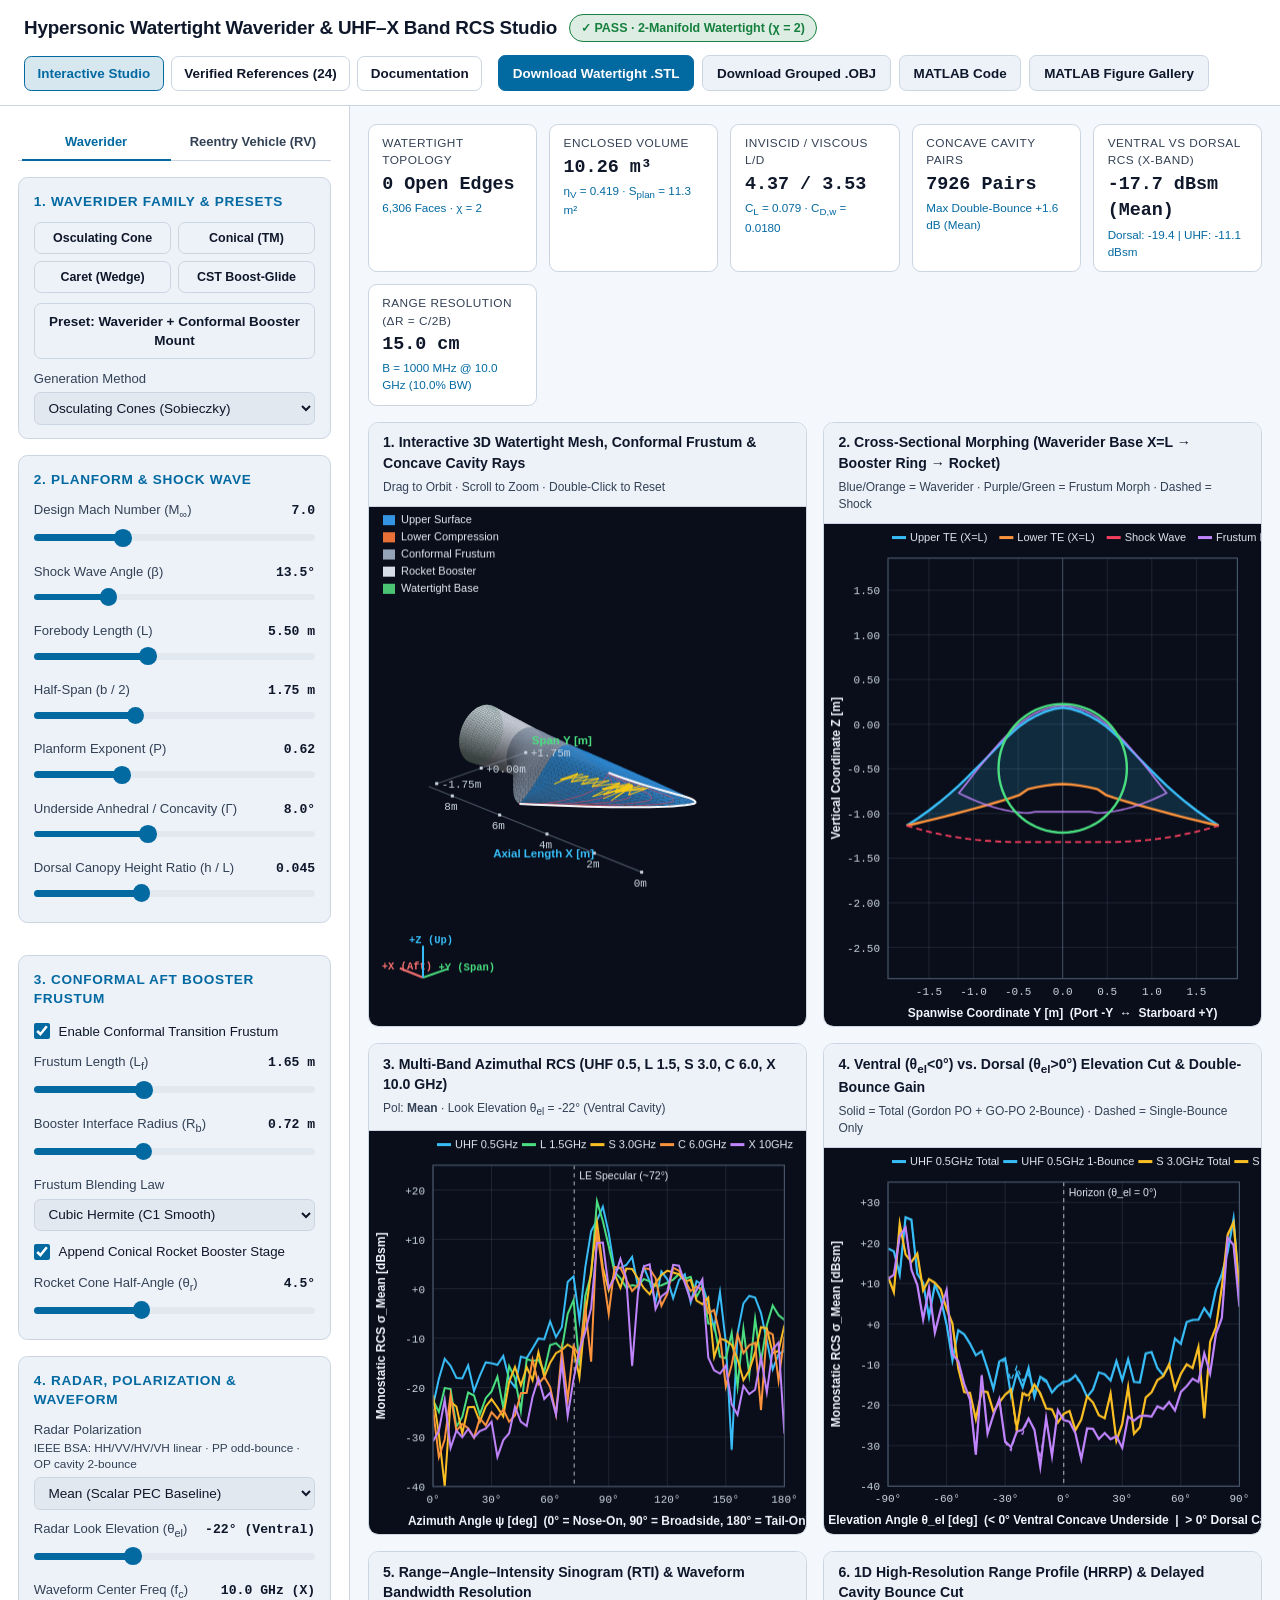
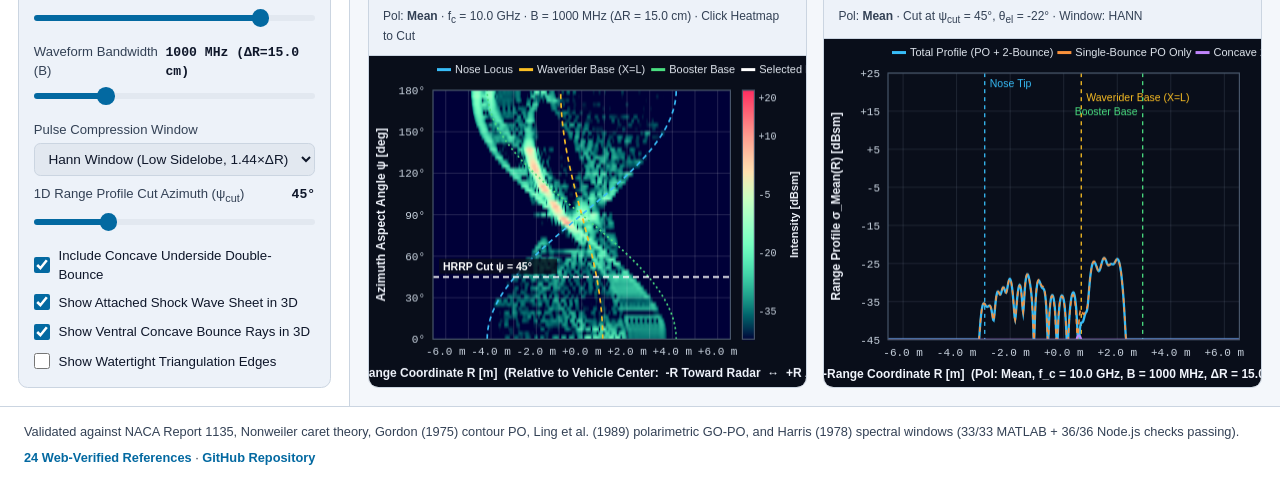
==== commit 7e88c11b: "Add full linear/circular polarimetric RCS and conventional Reentry Vehicle (RV) modeling" ====
--- a/docs/index.html
+++ b/docs/index.html
@@ -29,91 +29,263 @@
   </header>
 
   <div class="dashboard-layout">
-    <aside class="sidebar-controls" aria-label="Waverider Parametric Controls">
-      <!-- 1. Waverider Family & Presets -->
-      <section class="control-group">
-        <h2>1. Waverider Family &amp; Presets</h2>
-        <div class="preset-row">
-          <button type="button" data-preset="osculating_cone">Osculating Cone</button>
-          <button type="button" data-preset="conical">Conical (TM)</button>
-          <button type="button" data-preset="caret">Caret (Wedge)</button>
-          <button type="button" data-preset="cst">CST Boost-Glide</button>
-        </div>
-        <button type="button" data-preset="booster_mounted" style="width:100%; margin-bottom:0.65rem;">
-          Preset: Waverider + Conformal Booster Mount
-        </button>
-
-        <div class="field-row">
-          <label class="field-label" for="sel-method">Generation Method</label>
-          <select id="sel-method">
-            <option value="osculating_cone" selected>Osculating Cones (Sobieczky)</option>
-            <option value="conical">Axisymmetric Cone-Derived (Taylor-Maccoll)</option>
-            <option value="caret">Nonweiler Caret / 2D Oblique Wedge</option>
-            <option value="cst">Kulfan CST Boost-Glide Body</option>
-          </select>
-        </div>
-      </section>
-
-      <!-- 2. Flight Condition & Planform Geometry -->
-      <section class="control-group">
-        <h2>2. Planform &amp; Shock Wave</h2>
-
-        <div class="field-row">
-          <label class="field-label" for="rng-mach">
-            <span>Design Mach Number (M<sub>&infin;</sub>)</span>
-            <span class="field-value" id="val-mach">7.0</span>
-          </label>
-          <input type="range" id="rng-mach" min="3.5" max="15.0" step="0.5" value="7.0" />
-        </div>
-
-        <div class="field-row">
-          <label class="field-label" for="rng-beta">
-            <span>Shock Wave Angle (&beta;)</span>
-            <span class="field-value" id="val-beta">13.5&deg;</span>
-          </label>
-          <input type="range" id="rng-beta" min="10.0" max="24.0" step="0.5" value="13.5" />
-        </div>
-
-        <div class="field-row">
-          <label class="field-label" for="rng-length">
-            <span>Forebody Length (L)</span>
-            <span class="field-value" id="val-length">5.50 m</span>
-          </label>
-          <input type="range" id="rng-length" min="2.5" max="10.0" step="0.25" value="5.5" />
-        </div>
-
-        <div class="field-row">
-          <label class="field-label" for="rng-span">
-            <span>Half-Span (b / 2)</span>
-            <span class="field-value" id="val-span">1.75 m</span>
-          </label>
-          <input type="range" id="rng-span" min="0.8" max="3.5" step="0.05" value="1.75" />
-        </div>
-
-        <div class="field-row">
-          <label class="field-label" for="rng-power">
-            <span>Planform Exponent (P)</span>
-            <span class="field-value" id="val-power">0.62</span>
-          </label>
-          <input type="range" id="rng-power" min="0.35" max="1.25" step="0.03" value="0.62" />
-        </div>
-
-        <div class="field-row">
-          <label class="field-label" for="rng-anhedral">
-            <span>Underside Anhedral / Concavity (&Gamma;)</span>
-            <span class="field-value" id="val-anhedral">8.0&deg;</span>
-          </label>
-          <input type="range" id="rng-anhedral" min="0.0" max="20.0" step="0.5" value="8.0" />
-        </div>
-
-        <div class="field-row">
-          <label class="field-label" for="rng-canopy">
-            <span>Dorsal Canopy Height Ratio (h / L)</span>
-            <span class="field-value" id="val-canopy">0.045</span>
-          </label>
-          <input type="range" id="rng-canopy" min="0.000" max="0.120" step="0.005" value="0.045" />
-        </div>
-      </section>
+    <aside class="sidebar-controls" aria-label="Vehicle Parametric Controls">
+      <!-- Vehicle Architecture Switcher (Waverider default vs. Conventional Reentry Vehicle) -->
+      <div class="arch-tabs" role="tablist" aria-label="Vehicle Architecture">
+        <button
+          type="button"
+          role="tab"
+          id="tab-waverider"
+          aria-selected="true"
+          aria-controls="panel-waverider"
+          tabindex="0"
+        >Waverider</button>
+        <button
+          type="button"
+          role="tab"
+          id="tab-rv"
+          aria-selected="false"
+          aria-controls="panel-rv"
+          tabindex="-1"
+        >Reentry Vehicle (RV)</button>
+      </div>
+
+      <!-- TAB PANEL 1: Waverider Glide Body (Default Active, 100% Preserved) -->
+      <div role="tabpanel" id="panel-waverider" aria-labelledby="tab-waverider">
+        <div class="arch-panel-inner">
+          <!-- 1. Waverider Family & Presets -->
+          <section class="control-group">
+            <h2>1. Waverider Family &amp; Presets</h2>
+            <div class="preset-row">
+              <button type="button" data-preset="osculating_cone">Osculating Cone</button>
+              <button type="button" data-preset="conical">Conical (TM)</button>
+              <button type="button" data-preset="caret">Caret (Wedge)</button>
+              <button type="button" data-preset="cst">CST Boost-Glide</button>
+            </div>
+            <button type="button" data-preset="booster_mounted" style="width:100%; margin-bottom:0.65rem;">
+              Preset: Waverider + Conformal Booster Mount
+            </button>
+
+            <div class="field-row">
+              <label class="field-label" for="sel-method">Generation Method</label>
+              <select id="sel-method">
+                <option value="osculating_cone" selected>Osculating Cones (Sobieczky)</option>
+                <option value="conical">Axisymmetric Cone-Derived (Taylor-Maccoll)</option>
+                <option value="caret">Nonweiler Caret / 2D Oblique Wedge</option>
+                <option value="cst">Kulfan CST Boost-Glide Body</option>
+              </select>
+            </div>
+          </section>
+
+          <!-- 2. Flight Condition & Planform Geometry -->
+          <section class="control-group">
+            <h2>2. Planform &amp; Shock Wave</h2>
+
+            <div class="field-row">
+              <label class="field-label" for="rng-mach">
+                <span>Design Mach Number (M<sub>&infin;</sub>)</span>
+                <span class="field-value" id="val-mach">7.0</span>
+              </label>
+              <input type="range" id="rng-mach" min="3.5" max="15.0" step="0.5" value="7.0" />
+            </div>
+
+            <div class="field-row">
+              <label class="field-label" for="rng-beta">
+                <span>Shock Wave Angle (&beta;)</span>
+                <span class="field-value" id="val-beta">13.5&deg;</span>
+              </label>
+              <input type="range" id="rng-beta" min="10.0" max="24.0" step="0.5" value="13.5" />
+            </div>
+
+            <div class="field-row">
+              <label class="field-label" for="rng-length">
+                <span>Forebody Length (L)</span>
+                <span class="field-value" id="val-length">5.50 m</span>
+              </label>
+              <input type="range" id="rng-length" min="2.5" max="10.0" step="0.25" value="5.5" />
+            </div>
+
+            <div class="field-row">
+              <label class="field-label" for="rng-span">
+                <span>Half-Span (b / 2)</span>
+                <span class="field-value" id="val-span">1.75 m</span>
+              </label>
+              <input type="range" id="rng-span" min="0.8" max="3.5" step="0.05" value="1.75" />
+            </div>
+
+            <div class="field-row">
+              <label class="field-label" for="rng-power">
+                <span>Planform Exponent (P)</span>
+                <span class="field-value" id="val-power">0.62</span>
+              </label>
+              <input type="range" id="rng-power" min="0.35" max="1.25" step="0.03" value="0.62" />
+            </div>
+
+            <div class="field-row">
+              <label class="field-label" for="rng-anhedral">
+                <span>Underside Anhedral / Concavity (&Gamma;)</span>
+                <span class="field-value" id="val-anhedral">8.0&deg;</span>
+              </label>
+              <input type="range" id="rng-anhedral" min="0.0" max="20.0" step="0.5" value="8.0" />
+            </div>
+
+            <div class="field-row">
+              <label class="field-label" for="rng-canopy">
+                <span>Dorsal Canopy Height Ratio (h / L)</span>
+                <span class="field-value" id="val-canopy">0.045</span>
+              </label>
+              <input type="range" id="rng-canopy" min="0.000" max="0.120" step="0.005" value="0.045" />
+            </div>
+          </section>
+        </div>
+      </div>
+
+      <!-- TAB PANEL 2: Conventional Reentry Vehicle (Mono/Bi/Tri-Conic + Nose + Aft Plane) -->
+      <div role="tabpanel" id="panel-rv" aria-labelledby="tab-rv" hidden="until-found">
+        <div class="arch-panel-inner">
+          <section class="control-group">
+            <h2>1. Reentry Vehicle Presets &amp; Shape</h2>
+            <div class="preset-row">
+              <button type="button" data-preset="rv_monoconic">Sphere-Cone RV</button>
+              <button type="button" data-preset="rv_biconic">Bi-Conic + Concave</button>
+              <button type="button" data-preset="rv_triconic_flare">Ogive Tri-Conic</button>
+              <button type="button" data-preset="rv_sharp_conic">Sharp Cone (TM)</button>
+            </div>
+
+            <fieldset class="rv-fieldset">
+              <legend>Conic Body Architecture</legend>
+              <div class="radio-pill-group">
+                <label class="radio-pill">
+                  <input type="radio" name="rv-body-type" value="mono_conic" />
+                  <span>Mono-Conic</span>
+                </label>
+                <label class="radio-pill">
+                  <input type="radio" name="rv-body-type" value="bi_conic" checked />
+                  <span>Bi-Conic</span>
+                </label>
+                <label class="radio-pill">
+                  <input type="radio" name="rv-body-type" value="tri_conic" />
+                  <span>Tri-Conic</span>
+                </label>
+              </div>
+            </fieldset>
+
+            <fieldset class="rv-fieldset">
+              <legend>Nose Tip Geometry</legend>
+              <div class="radio-pill-group">
+                <label class="radio-pill">
+                  <input type="radio" name="rv-nose-type" value="conical" />
+                  <span>Conical</span>
+                </label>
+                <label class="radio-pill">
+                  <input type="radio" name="rv-nose-type" value="spherical" checked />
+                  <span>Spherical</span>
+                </label>
+                <label class="radio-pill">
+                  <input type="radio" name="rv-nose-type" value="ogive" />
+                  <span>Ogive</span>
+                </label>
+              </div>
+            </fieldset>
+          </section>
+
+          <section class="control-group">
+            <h2>2. RV Nose, Conic Stages &amp; Aft Plane</h2>
+
+            <div class="field-row">
+              <label class="field-label" for="rng-rv-mach">
+                <span>Reentry Mach Number (M<sub>&infin;</sub>)</span>
+                <span class="field-value" id="val-rv-mach">14.0</span>
+              </label>
+              <input type="range" id="rng-rv-mach" min="3.5" max="20.0" step="0.5" value="14.0" />
+            </div>
+
+            <div class="field-row">
+              <label class="field-label" for="rng-rv-length">
+                <span>RV Axial Length (L)</span>
+                <span class="field-value" id="val-rv-length">3.10 m</span>
+              </label>
+              <input type="range" id="rng-rv-length" min="1.5" max="6.0" step="0.1" value="3.1" />
+            </div>
+
+            <div id="rv-bluntness-group" class="conditional-group">
+              <div class="field-row">
+                <label class="field-label" for="rng-rv-bluntness">
+                  <span id="lbl-rv-bluntness">Nose Bluntness (R<sub>N</sub> / R<sub>base</sub>)</span>
+                  <span class="field-value" id="val-rv-bluntness">0.22</span>
+                </label>
+                <input type="range" id="rng-rv-bluntness" min="0.02" max="0.60" step="0.02" value="0.22" />
+              </div>
+            </div>
+
+            <div class="field-row">
+              <label class="field-label" for="rng-rv-cone1">
+                <span>Stage 1 Half-Angle (&theta;<sub>1</sub>)</span>
+                <span class="field-value" id="val-rv-cone1">11.5&deg;</span>
+              </label>
+              <input type="range" id="rng-rv-cone1" min="3.0" max="26.0" step="0.5" value="11.5" />
+            </div>
+
+            <div id="rv-stage2-group" class="conditional-group">
+              <div class="field-row">
+                <label class="field-label" for="rng-rv-cone2">
+                  <span>Stage 2 Half-Angle (&theta;<sub>2</sub>)</span>
+                  <span class="field-value" id="val-rv-cone2">6.0&deg;</span>
+                </label>
+                <input type="range" id="rng-rv-cone2" min="-4.0" max="24.0" step="0.5" value="6.0" />
+              </div>
+              <div class="field-row">
+                <label class="field-label" for="rng-rv-frac1">
+                  <span>Stage 1 Axial Split</span>
+                  <span class="field-value" id="val-rv-frac1">0.42</span>
+                </label>
+                <input type="range" id="rng-rv-frac1" min="0.20" max="0.75" step="0.02" value="0.42" />
+              </div>
+            </div>
+
+            <div id="rv-stage3-group" class="conditional-group" inert>
+              <div class="field-row">
+                <label class="field-label" for="rng-rv-cone3">
+                  <span>Stage 3 Flare Angle (&theta;<sub>3</sub>)</span>
+                  <span class="field-value" id="val-rv-cone3">13.5&deg;</span>
+                </label>
+                <input type="range" id="rng-rv-cone3" min="-4.0" max="26.0" step="0.5" value="13.5" />
+              </div>
+            </div>
+
+            <fieldset class="rv-fieldset" style="margin-top:0.35rem;">
+              <legend>Aft Plane Bulkhead</legend>
+              <div class="radio-pill-group">
+                <label class="radio-pill">
+                  <input type="radio" name="rv-aft-type" value="flat" />
+                  <span>Flat Plane</span>
+                </label>
+                <label class="radio-pill">
+                  <input type="radio" name="rv-aft-type" value="concave" checked />
+                  <span>Concave Cavity</span>
+                </label>
+              </div>
+            </fieldset>
+
+            <div id="rv-aft-cavity-group" class="conditional-group">
+              <div class="field-row">
+                <label class="field-label" for="rng-rv-aftdepth">
+                  <span>Concave Depth (d<sub>aft</sub> / R<sub>base</sub>)</span>
+                  <span class="field-value" id="val-rv-aftdepth">0.38</span>
+                </label>
+                <input type="range" id="rng-rv-aftdepth" min="0.05" max="0.70" step="0.03" value="0.38" />
+              </div>
+              <div class="field-row">
+                <label class="field-label" for="rng-rv-aftpower">
+                  <span>Cavity Wall Steepness (p)</span>
+                  <span class="field-value" id="val-rv-aftpower">2.0</span>
+                </label>
+                <input type="range" id="rng-rv-aftpower" min="1.0" max="3.4" step="0.2" value="2.0" />
+              </div>
+            </div>
+          </section>
+        </div>
+      </div>
 
       <!-- 3. Conformal Aft Frustum & Conical Rocket Booster -->
       <section class="control-group">
@@ -164,9 +336,23 @@
         </div>
       </section>
 
-      <!-- 4. UHF to X-Band Radar, Waveform Bandwidth & 3D Display Controls -->
+      <!-- 4. UHF to X-Band Radar, Polarization, Waveform Bandwidth & 3D Display Controls -->
       <section class="control-group">
-        <h2>4. Radar Waveform, Bandwidth &amp; 3D Overlays</h2>
+        <h2>4. Radar, Polarization &amp; Waveform</h2>
+
+        <div class="field-row">
+          <label class="field-label" for="sel-pol">Radar Polarization</label>
+          <span id="pol-hint" class="field-hint">IEEE BSA: HH/VV/HV/VH linear &middot; PP odd-bounce &middot; OP cavity 2-bounce</span>
+          <select id="sel-pol" name="polarization" aria-describedby="pol-hint">
+            <option value="Mean" selected>Mean (Scalar PEC Baseline)</option>
+            <option value="HH">Linear HH (Horizontal Tx / Horizontal Rx)</option>
+            <option value="VV">Linear VV (Vertical Tx / Vertical Rx)</option>
+            <option value="HV">Linear HV (Cross-Pol Depolarized)</option>
+            <option value="VH">Linear VH (Cross-Pol Reciprocal)</option>
+            <option value="PP">Circular PP (Principal RL/LR &middot; Odd-Bounce)</option>
+            <option value="OP">Circular OP (Orthogonal RR/LL &middot; Cavity 2-Bounce)</option>
+          </select>
+        </div>
 
         <div class="field-row">
           <label class="field-label" for="rng-rcsel">
@@ -281,11 +467,11 @@
 
         <div class="canvas-card">
           <div class="canvas-card-header">
-            <h3>2. Cross-Sectional Morphing (Waverider Base X=L &rarr; Booster Ring &rarr; Rocket)</h3>
-            <span class="canvas-hint">Blue/Orange = Waverider &middot; Purple/Green = Frustum Morph &middot; Dashed = Shock</span>
+            <h3 id="title-panel-2">2. Cross-Sectional Morphing (Waverider Base X=L &rarr; Booster Ring &rarr; Rocket)</h3>
+            <span class="canvas-hint" id="hint-panel-2">Blue/Orange = Waverider &middot; Purple/Green = Frustum Morph &middot; Dashed = Shock</span>
           </div>
           <div class="canvas-wrap">
-            <canvas id="canvas-sections" role="img" aria-label="Cross-sectional contour plot showing waverider trailing edge, attached shock trace, and conformal transition morphing to circular booster interface"></canvas>
+            <canvas id="canvas-sections" role="img" aria-label="Cross-sectional contour or meridional blueprint plot showing vehicle body stations, shock wave envelope, and aft plane geometry"></canvas>
           </div>
         </div>
 
@@ -333,7 +519,7 @@
   </div>
 
   <footer class="app-footer">
-    <span>Validated against NACA Report 1135, Nonweiler caret theory, Gordon (1975) contour PO, Ling et al. (1989) GO-PO, and Harris (1978) spectral windows (23/23 MATLAB + 26/26 Node.js checks passing).</span>
+    <span>Validated against NACA Report 1135, Nonweiler caret theory, Gordon (1975) contour PO, Ling et al. (1989) polarimetric GO-PO, and Harris (1978) spectral windows (33/33 MATLAB + 36/36 Node.js checks passing).</span>
     <span>
       <a href="references.html">24 Web-Verified References</a> &middot;
       <a href="https://github.com/liploan/Hypersonics" target="_blank" rel="noopener noreferrer">GitHub Repository</a>
--- a/docs/styles.css
+++ b/docs/styles.css
@@ -257,6 +257,124 @@
   gap: 1rem;
 }
 
+/* Accessible Vehicle Architecture Tablist (modern-web-guidance 'tabs') */
+.arch-tabs {
+  display: grid;
+  grid-template-columns: 1fr 1fr;
+  border-block-end: 1px solid var(--border-subtle);
+}
+
+.arch-tabs [role="tab"] {
+  position: relative;
+  padding: 0.56rem 0.4rem;
+  border: 0;
+  border-radius: 0;
+  background: transparent;
+  color: var(--text-secondary);
+  font-size: 0.81rem;
+  font-weight: 600;
+  text-align: center;
+}
+
+.arch-tabs [role="tab"]:hover {
+  color: var(--text-primary);
+  background-color: color-mix(in srgb, var(--brand-color) 10%, transparent);
+}
+
+.arch-tabs [role="tab"][aria-selected="true"] {
+  color: var(--brand-color);
+}
+
+.arch-tabs [role="tab"][aria-selected="true"]::after {
+  content: "";
+  position: absolute;
+  inset-inline: 0.25rem;
+  inset-block-end: -1px;
+  border-block-end: 2.5px solid currentColor;
+}
+
+/* Keep padding/margins/borders OFF [role="tabpanel"] so hidden="until-found" renders no strip */
+.arch-panel-inner {
+  display: flex;
+  flex-direction: column;
+  gap: 1rem;
+}
+
+/* Fieldset + Visible Radio Controls for RV Architecture, Nose & Aft Plane ('forms' + 'html') */
+.rv-fieldset {
+  margin: 0 0 0.65rem 0;
+  padding: 0;
+  border: 0;
+  min-inline-size: 0;
+}
+
+.rv-fieldset:last-child {
+  margin-bottom: 0;
+}
+
+.rv-fieldset legend {
+  padding: 0;
+  margin-bottom: 0.3rem;
+  font-size: 0.79rem;
+  font-weight: 600;
+  color: var(--text-secondary);
+}
+
+.radio-pill-group {
+  display: flex;
+  flex-wrap: wrap;
+  gap: 0.35rem;
+}
+
+.radio-pill {
+  flex: 1 1 auto;
+  display: inline-flex;
+  align-items: center;
+  justify-content: center;
+  gap: 0.32rem;
+  min-inline-size: 24px;
+  min-block-size: 32px;
+  padding: 0.28rem 0.45rem;
+  border-radius: 0.42rem;
+  border: 1px solid var(--border-subtle);
+  background-color: var(--bg-input);
+  color: var(--text-secondary);
+  font-size: 0.78rem;
+  font-weight: 600;
+  cursor: pointer;
+}
+
+.radio-pill:hover {
+  border-color: var(--brand-color);
+  color: var(--text-primary);
+}
+
+.radio-pill:has(input[type="radio"]:checked) {
+  border-color: var(--brand-color);
+  background-color: color-mix(in srgb, var(--brand-color) 16%, var(--bg-input));
+  color: var(--text-primary);
+}
+
+.radio-pill:has(input[type="radio"]:focus-visible) {
+  outline: 2px solid var(--brand-color);
+  outline-offset: 2px;
+}
+
+.radio-pill input[type="radio"] {
+  margin: 0;
+  inline-size: 0.88rem;
+  block-size: 0.88rem;
+  cursor: pointer;
+}
+
+.conditional-group {
+  margin-bottom: 0.55rem;
+}
+
+[inert] {
+  opacity: 0.5;
+}
+
 .control-group {
   background-color: var(--bg-card);
   border: 1px solid var(--border-subtle);
@@ -308,6 +426,13 @@
   font-size: 0.82rem;
   font-weight: 600;
   color: var(--text-primary);
+}
+
+.field-hint {
+  font-size: 0.74rem;
+  line-height: 1.35;
+  color: var(--text-secondary);
+  margin-top: 0.12rem;
 }
 
 select {
@@ -321,6 +446,13 @@
   background-color: var(--bg-input);
   color: var(--text-primary);
   margin-top: 0.25rem;
+}
+
+@media (pointer: coarse) {
+  select {
+    font-size: max(1rem, 1em);
+    min-block-size: 48px;
+  }
 }
 
 input:not(input[type="range"]):user-invalid {
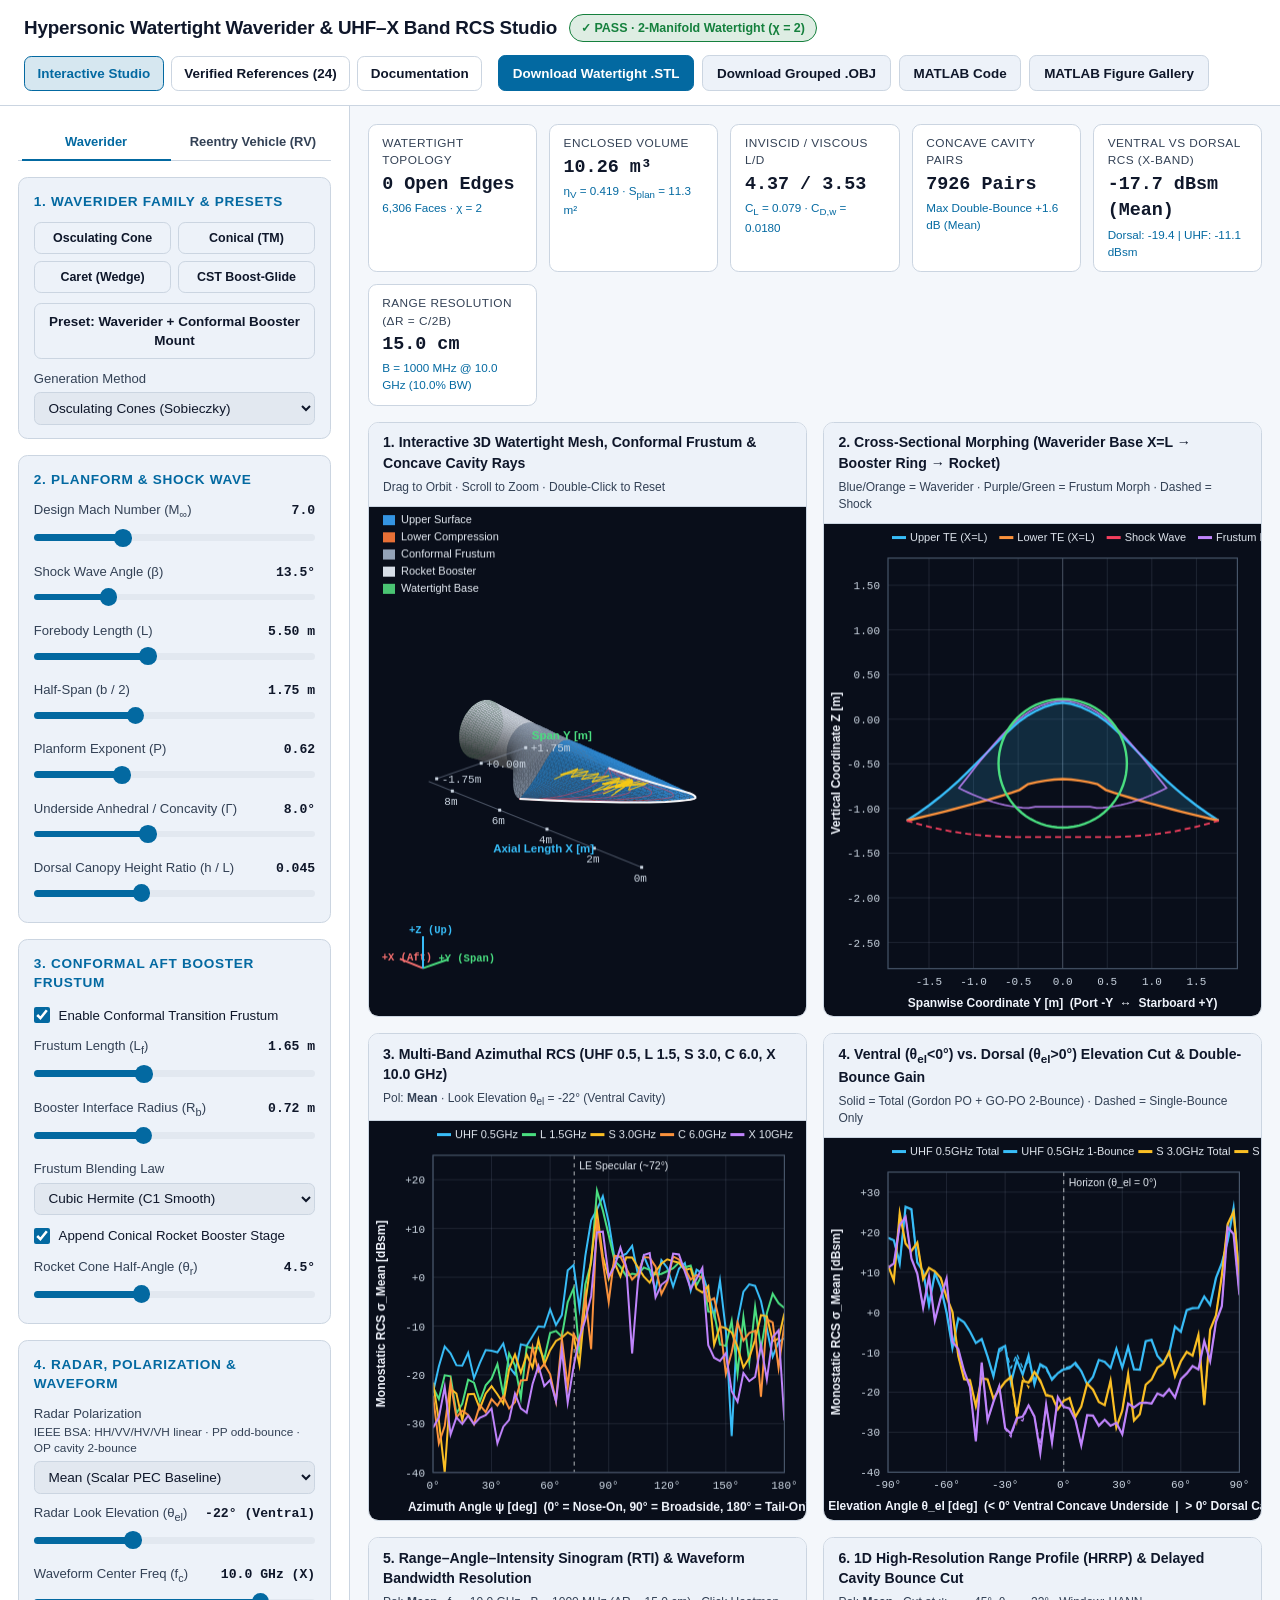
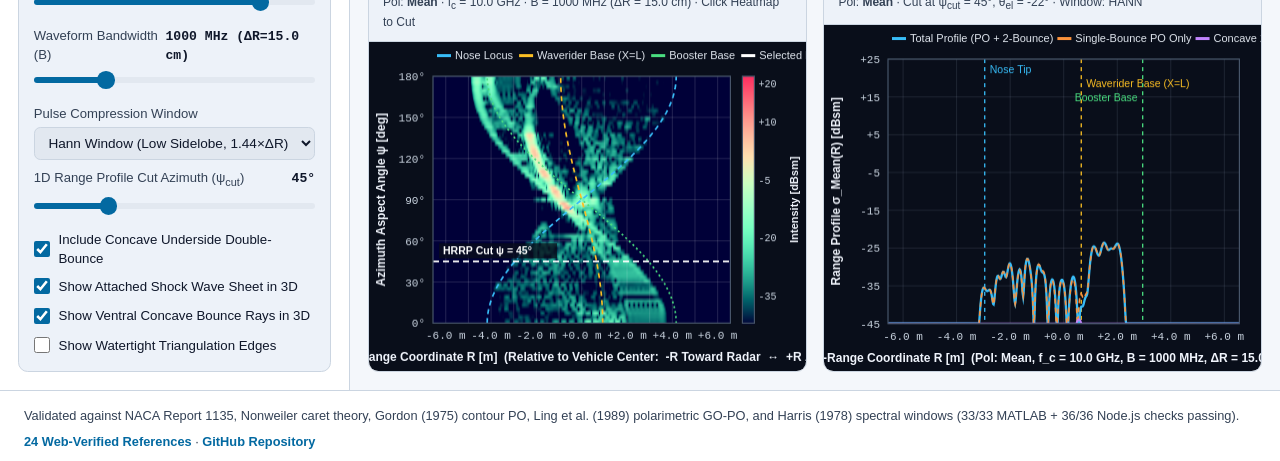
==== commit 1b2b7206: "Fix Web Studio RV tab asset cache-busting and tabpanel layout" ====
--- a/docs/index.html
+++ b/docs/index.html
@@ -5,7 +5,7 @@
   <meta name="viewport" content="width=device-width, initial-scale=1.0" />
   <meta name="color-scheme" content="dark light" />
   <title>Hypersonic Parametric Watertight Waverider &amp; RCS Studio</title>
-  <link rel="stylesheet" href="styles.css" />
+  <link rel="stylesheet" href="styles.css?v=20261113-rv" />
 </head>
 <body>
   <header class="app-header">
@@ -37,7 +37,6 @@
           role="tab"
           id="tab-waverider"
           aria-selected="true"
-          aria-controls="panel-waverider"
           tabindex="0"
         >Waverider</button>
         <button
@@ -45,11 +44,11 @@
           role="tab"
           id="tab-rv"
           aria-selected="false"
-          aria-controls="panel-rv"
           tabindex="-1"
         >Reentry Vehicle (RV)</button>
       </div>
 
+      <div class="arch-panels">
       <!-- TAB PANEL 1: Waverider Glide Body (Default Active, 100% Preserved) -->
       <div role="tabpanel" id="panel-waverider" aria-labelledby="tab-waverider">
         <div class="arch-panel-inner">
@@ -285,6 +284,7 @@
             </div>
           </section>
         </div>
+      </div>
       </div>
 
       <!-- 3. Conformal Aft Frustum & Conical Rocket Booster -->
@@ -586,7 +586,7 @@
     </div>
   </dialog>
 
-  <script src="physics.js"></script>
-  <script src="app.js"></script>
+  <script src="physics.js?v=20261113-rv"></script>
+  <script src="app.js?v=20261113-rv"></script>
 </body>
 </html>
--- a/docs/styles.css
+++ b/docs/styles.css
@@ -293,7 +293,13 @@
   border-block-end: 2.5px solid currentColor;
 }
 
-/* Keep padding/margins/borders OFF [role="tabpanel"] so hidden="until-found" renders no strip */
+/* Keep padding/margins/borders OFF [role="tabpanel"] so hidden="until-found" renders no strip,
+   and wrap panels in a zero-gap container so hidden="until-found" panels add no flex gap */
+.arch-panels {
+  margin: 0;
+  padding: 0;
+}
+
 .arch-panel-inner {
   display: flex;
   flex-direction: column;
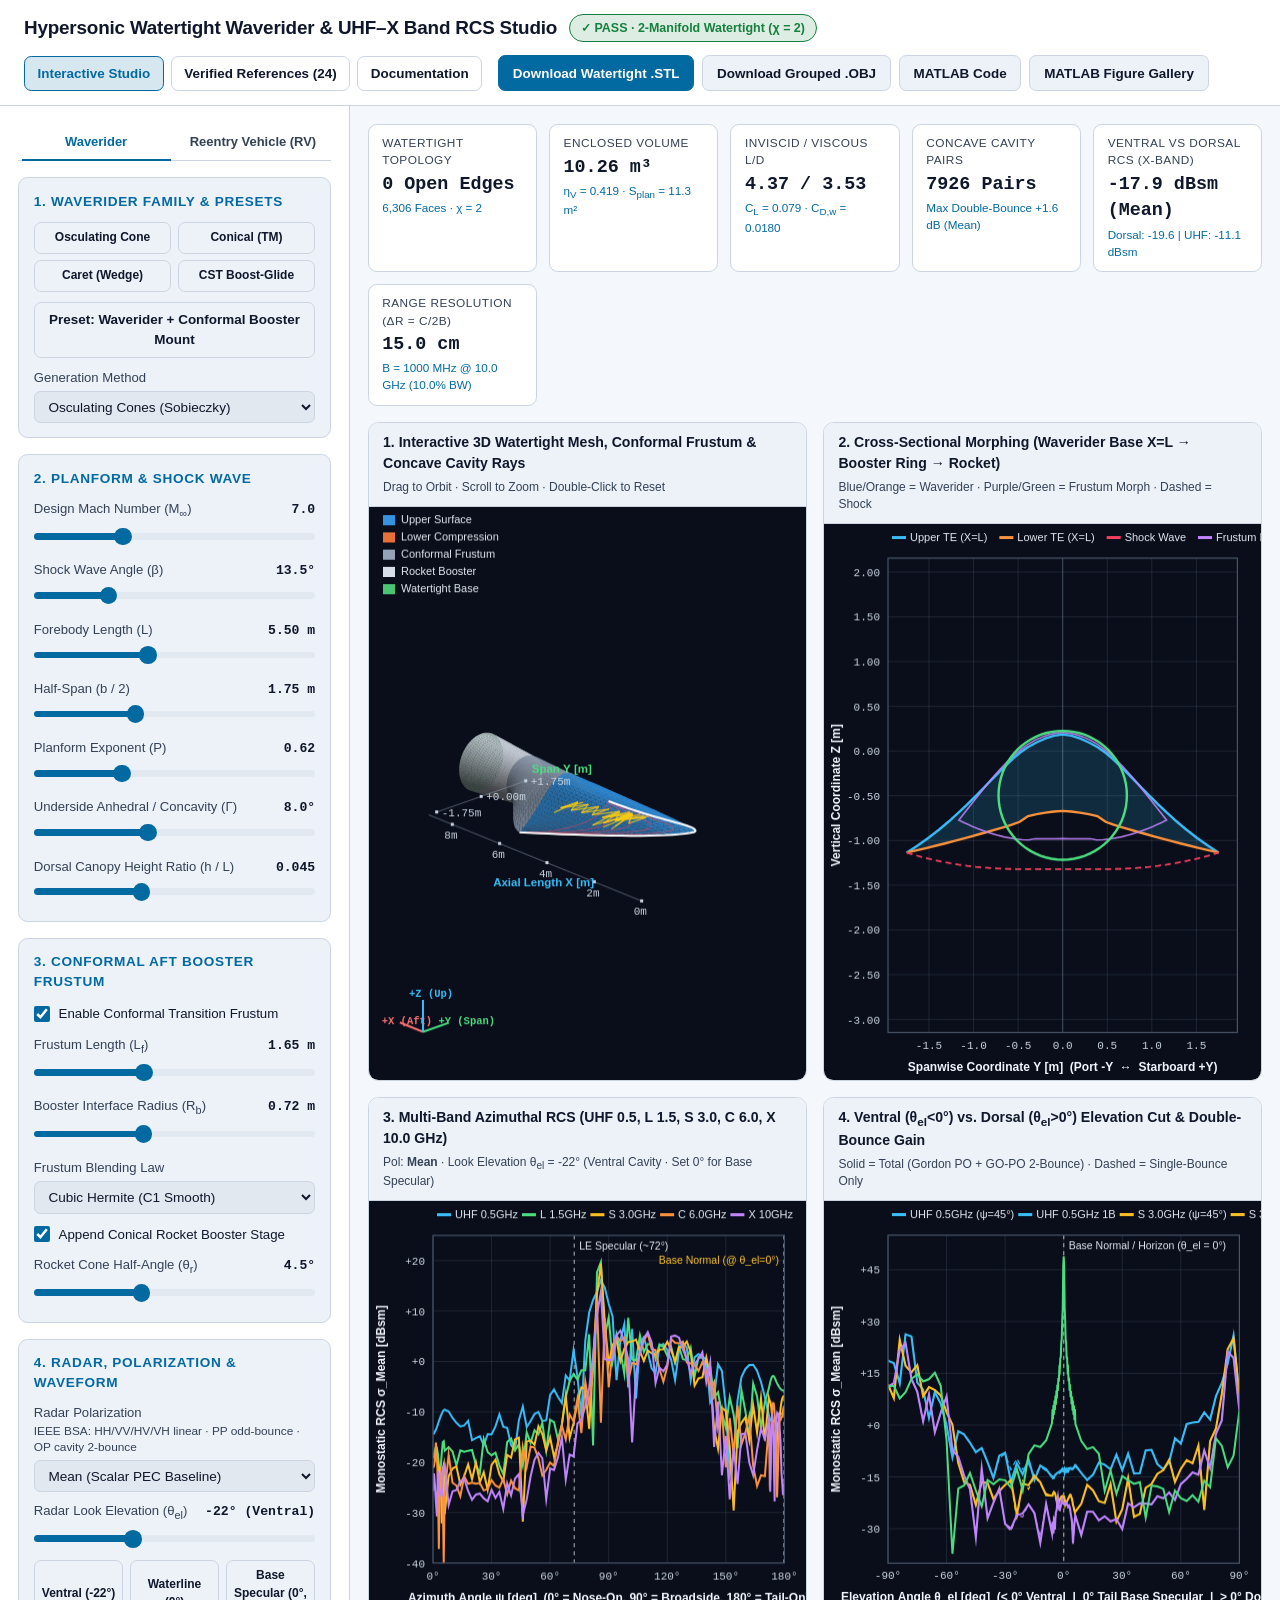
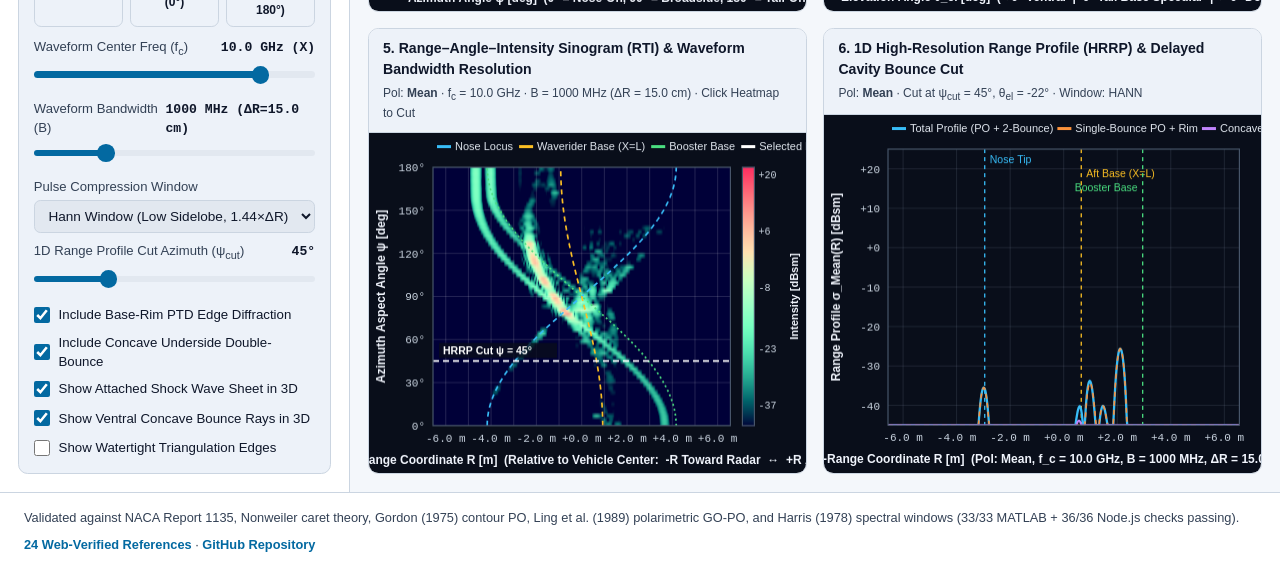
==== commit 354ef372: "Improve base-plate/aft-cavity specular RCS, rim shadowing, Ufimtsev PTD, and 3-edge Stokes HRRP" ====
--- a/docs/index.html
+++ b/docs/index.html
@@ -5,7 +5,7 @@
   <meta name="viewport" content="width=device-width, initial-scale=1.0" />
   <meta name="color-scheme" content="dark light" />
   <title>Hypersonic Parametric Watertight Waverider &amp; RCS Studio</title>
-  <link rel="stylesheet" href="styles.css?v=20261113-rv" />
+  <link rel="stylesheet" href="styles.css?v=20261113-base" />
 </head>
 <body>
   <header class="app-header">
@@ -359,7 +359,12 @@
             <span>Radar Look Elevation (&theta;<sub>el</sub>)</span>
             <span class="field-value" id="val-rcsel">-22&deg; (Ventral)</span>
           </label>
-          <input type="range" id="rng-rcsel" min="-70" max="70" step="2" value="-22" />
+          <input type="range" id="rng-rcsel" min="-70" max="70" step="1" value="-22" />
+          <div class="preset-row preset-row-3" role="group" aria-label="Radar Aspect Quick Presets" style="margin-top:0.4rem; margin-bottom:0.1rem;">
+            <button type="button" data-radar-aspect="ventral">Ventral (-22&deg;)</button>
+            <button type="button" data-radar-aspect="waterline">Waterline (0&deg;)</button>
+            <button type="button" data-radar-aspect="tail_specular">Base Specular (0&deg;, 180&deg;)</button>
+          </div>
         </div>
 
         <div class="field-row">
@@ -392,8 +397,13 @@
             <span>1D Range Profile Cut Azimuth (&psi;<sub>cut</sub>)</span>
             <span class="field-value" id="val-rtiaz">45&deg;</span>
           </label>
-          <input type="range" id="rng-rtiaz" min="0" max="180" step="3" value="45" />
-        </div>
+          <input type="range" id="rng-rtiaz" min="0" max="180" step="1" value="45" />
+        </div>
+
+        <label class="checkbox-row" for="chk-ptd-rim">
+          <input type="checkbox" id="chk-ptd-rim" class="visually-hidden" checked />
+          <span>Include Base-Rim PTD Edge Diffraction</span>
+        </label>
 
         <label class="checkbox-row" for="chk-multibounce">
           <input type="checkbox" id="chk-multibounce" class="visually-hidden" checked />
@@ -586,7 +596,7 @@
     </div>
   </dialog>
 
-  <script src="physics.js?v=20261113-rv"></script>
-  <script src="app.js?v=20261113-rv"></script>
+  <script src="physics.js?v=20261113-base"></script>
+  <script src="app.js?v=20261113-base"></script>
 </body>
 </html>
--- a/docs/styles.css
+++ b/docs/styles.css
@@ -403,9 +403,13 @@
   margin-bottom: 0.65rem;
 }
 
+.preset-row.preset-row-3 {
+  grid-template-columns: repeat(3, 1fr);
+}
+
 .preset-row button {
-  padding: 0.38rem 0.5rem;
-  font-size: 0.78rem;
+  padding: 0.38rem 0.42rem;
+  font-size: 0.75rem;
 }
 
 .field-row {
